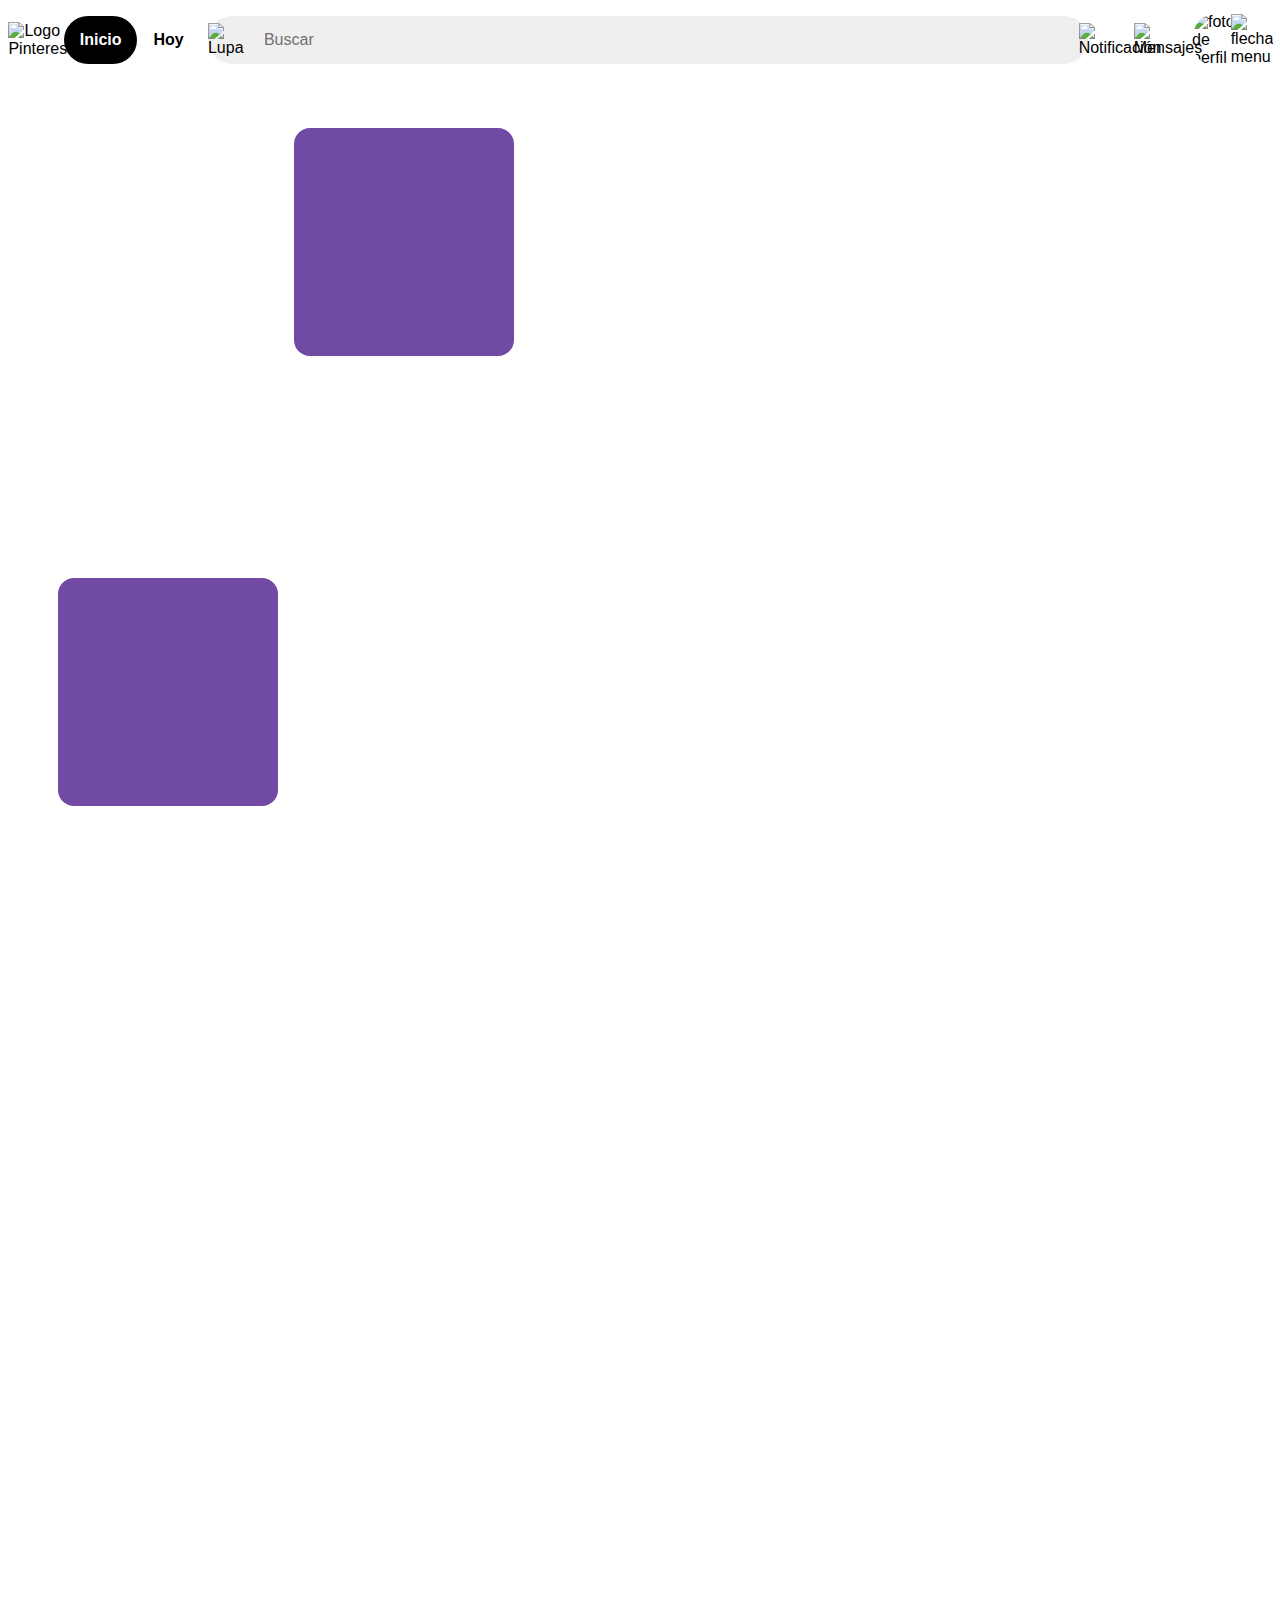
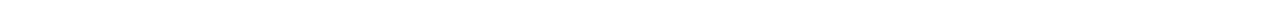
==== index.html @ 18e86501 "commit" ====
<!DOCTYPE html>
 <html lang="en">
<head>
  <meta charset="UTF-8">
  <meta name="viewport" content="width=device-width, initial-scale=1">
  <link href="https://cdn.jsdelivr.net/npm/bootstrap@5.2.0-beta1/dist/css/bootstrap.min.css" rel="stylesheet"   integrity="sha384-0evHe/X+R7YkIZDRvuzKMRqM+OrBnVFBL6DOitfPri4tjfHxaWutUpFmBp4vmVor" crossorigin="anonymous">
  <link rel="stylesheet" href="style.css">
 <title>Clon de Pinterest</title>
</head>
<body>
  <nav class="contenedor " >
    <div class="logo  general ">
      <img   src="../Clon-pinterest/img/logo.jpg" alt="Logo Pinterest">
    </div>
    <div class="inicio  general">
       <strong>Inicio </strong > 
    </div>
    <div class="hoy general ">
      <a href="hoy.html" class="hoy">  Hoy </a> 
    </div>
    <div class="contenedor_buscador">
      <div class="buscador  ">
        <div class="lupa">
          <img src="../Clon-pinterest/img/lupa.png" alt="Lupa">
        </div>
        <div class="lupa_2">
          <img  src="../Clon-pinterest/img/lupa_fbn.png" alt="Lupa">
        </div>
        <div class="letra" >Buscar</div>
      </div>
    </div>
    <div class="campana  general ">
       <div class="campana">
          <img src="../Clon-pinterest/img/campana.png" alt="Notificación">
        </div>
    </div>
    <div class="mensaje  general ">
      <img src="../Clon-pinterest/img/mensaje.png" alt="Mensajes">
    </div>
    <div class="imagen  general">
      <img src="../Clon-pinterest/img/OIP.jpg"  class="imagen" alt="foto de perfil">
    </div>
    <div class="flecha general ">
      <img src="../Clon-pinterest/img/flecha.png"  class="flecha" alt="flecha menu">
    </div>
  </nav>
  <div class="contenedor_imagenes">
    <div class="diseño_imagen imagen_grande_6"></div>
    <div class="diseño_imagen imagen_pequeña_1"></div>
    <div class="diseño_imagen imagen_mediana_1"></div>
    <div class="diseño_imagen  imagen_grande_1" ></div>
    <div class="diseño_imagen  imagen_mediana_2"></div>
    <div class="diseño_imagen imagen_pequeña_2"></div>
    <div class="diseño_imagen imagen_grande_2"></div>
    <div class="diseño_imagen imagen_mediana_3"></div>
    <div class="diseño_imagen imagen_pequeña_3"></div>
    <div class="diseño_imagen imagen_mediana_4"></div>
    <div class="diseño_imagen imagen_pequeña_4"></div>
    <div class="diseño_imagen imagen_mediana_5"></div>
    <div class="diseño_imagen imagen_grande_3"></div>
    <div class="diseño_imagen imagen_mediana_6"></div>
    <div class="diseño_imagen imagen_pequeña_5"></div>
    <div class="diseño_imagen imagen_grande_4"></div>
    <div class="diseño_imagen imagen_pequeña_5"></div>
    <div class="diseño_imagen imagen_grande_5"></div>
</div>
  
</body>
</html>
---- style.css ----
html{
    min-height: 100%;
}

body{
    font-family: -apple-system, BlinkMacSystemFont, 'Segoe UI', Roboto, Oxygen, Ubuntu, Cantarell, 'Open Sans', 'Helvetica Neue', sans-serif;
    margin: 0;

}
@media screen and (min-width: 901px){

     div.lupa_2{

        display: none;
    }


}
@media only screen and (max-width: 900px) {
    div.buscador {

    display: flex;
    justify-content: flex-end;
    background-color: transparent;
    width: 100%;
        
    }
    div.letra{
        display: none;
    }

    div.lupa{
        display: flex;
        justify-content:center;
        align-items: center;
        display: none;
    }

}
  .contenedor{
    display: grid;
    padding:  16px 16px ;
    row-gap: 20px;
    height: 80px;
    grid-template-columns: 48px 73.31px 62.65px auto 48px 48px 48px 24px;
    grid-template-rows: 48px ;
    grid-template-areas: 
    'logo inicio hoy contenedor_buscador campana mensaje  imagen flecha '  ;
    background-color: white;
}

.general{
   display: flex;
   justify-content: center;
   align-items: center;
}

.logo{
    grid-area: logo;
}
.inicio{
    grid-area: inicio;
    font-size: 16px;
    font-family: -apple-system, BlinkMacSystemFont, 'Segoe UI', Roboto, Oxygen, Ubuntu, Cantarell, 'Open Sans', 'Helvetica Neue', sans-serif;
    background-color: black;
    border-radius: 24px;
    color: rgb(255, 255, 255);
}

.inicio_2{
    font-size: 16px;
    font-family: -apple-system, BlinkMacSystemFont, 'Segoe UI', Roboto, Oxygen, Ubuntu, Cantarell, 'Open Sans', 'Helvetica Neue', sans-serif;
    background-color: rgb(255, 255, 255);
    color: rgb(0, 0, 0);
    text-decoration: none;
    font-weight:bold;
}


.hoy_2{
    font-size: 16px;
    font-family: -apple-system, BlinkMacSystemFont, 'Segoe UI', Roboto, Oxygen, Ubuntu, Cantarell, 'Open Sans', 'Helvetica Neue', sans-serif;
    background-color: black;
    border-radius: 24px;
    color: rgb(255, 255, 255);
}
.hoy{
     
    grid-area: hoy;
    font-size: 16px;
    font-family: -apple-system, BlinkMacSystemFont, 'Segoe UI', Roboto, Oxygen, Ubuntu, Cantarell, 'Open Sans', 'Helvetica Neue', sans-serif;
    background-color: rgb(255, 255, 255);
    color: rgb(0, 0, 0);
   text-decoration-line: none ;
   font-weight:bold;
}
.diseño_imagen:hover {
   filter:grayscale(2);
  }
.contenedor_buscador{
    grid-area: contenedor_buscador;
    display: flex;
    text-align: start;
    align-items: center;
    border-color: transparent;
    box-sizing: border-box;
    padding-left: 8px;
    padding-right: 8px;
    width: 100%;
   
}
.buscador{
    width: 100%;
    display: flex;
    text-align: start;
    align-items: center;
    border-color: transparent;
    box-sizing: border-box;
    border-radius: 24px;
    background-color: rgb(239 ,239, 239);
    color: rgb(0, 0, 0);
    
}
.letra{
    color: rgb(113, 113, 113);
    margin: 8px;
}
.campana{
    grid-area: campana;
    background-color:transparent;
    
}
.lupa{
    display: flex;
    justify-content:flex-end;
    align-items: center;
    background-color:transparent;
    width: 48px;
    height: 48px;
}

.mensaje{
    grid-area: mensaje;
    background-color:transparent;
}

.imagen{
    grid-area: imagen;
    border-radius: 50%;
}

.flecha{
    grid-area: flecha;
}

.contenedor_imagenes {
    display: grid;
    margin: 0;
    padding: 0;
    grid-template-columns: repeat(auto-fill, 236px);
    grid-auto-rows: 10px;
    justify-content: center;
    background-color: rgb(255, 255, 255);
    
}

.diseño_imagen{
    margin: 16px 8px;
    border-radius: 16px;
    background-color: rgb(112, 74, 165);
}

.imagen_pequeña_1{
    grid-row-end: span 26;
    background-image: url(https://i.pinimg.com/236x/48/99/7d/48997d29505fda6b407a0167c7cf63a3.jpg);
   background-position: center;
   background-size: cover;

}

.imagen_pequeña_2{
  grid-row-end: span 26;
  background: url(https://i.pinimg.com/236x/47/f7/dd/47f7dd0a94e3bec5edad0ea4370a7807.jpg);
 background-position: center;
 background-size: cover;

}

.imagen_pequeña_3{
  grid-row-end: span 26;
  background-image: url(https://i.pinimg.com/236x/6b/9a/91/6b9a91adda559cb1d284d8fdddd07b67.jpg);
 background-position: center;
 background-size: cover;

}
.imagen_pequeña_4{
  grid-row-end: span 26;
  background: url(https://i.pinimg.com/236x/88/2a/cd/882acdf8cad9931b722f18156365c9d3.jpg);
 background-position: center;
 background-size: cover;

}

.imagen_pequeña_5{
grid-row-end: span 26;
background: url(https://i.pinimg.com/236x/c0/1d/a5/c01da5598b9eacad6940f13642b31962.jpg);
background-position: center;
background-size: cover;

}

.imagen_pequeña_6{
grid-row-end: span 26;
background: url(https://i.pinimg.com/236x/68/f5/5e/68f55e3d4671baa78fe2cd4bb38daa42.jpg);
background-position: center;
background-size: cover;

}

.imagen_mediana_1 {
    grid-row-end: span  33;
    background: url(https://i.pinimg.com/236x/59/b3/61/59b361a68343fb447ac89614f11edceb.jpg);
    background-position: center;
    background-size: cover;

}
.imagen_mediana_2 {
  grid-row-end: span  33;
  background: url(https://i.pinimg.com/236x/07/dc/3b/07dc3ba7ceb1015ddb6ed70a714bb94c.jpg);
  background-position: center;
  background-size: cover;

}

.imagen_mediana_3 {
  grid-row-end: span  33;
  background:  url(https://i.pinimg.com/236x/5a/52/6b/5a526b063c1c9dfb1d2b49e31dfc38ca.jpg);
  background-position: center;
  background-size: cover;

}

.imagen_mediana_4 {
  grid-row-end: span  33;
  background: url(https://i.pinimg.com/236x/95/07/88/95078832e7cc0e123eceb2db08b96a09.jpg);
  background-position: center;
  background-size: cover;

}
.imagen_mediana_5 {
grid-row-end: span  33;
background: url(https://i.pinimg.com/236x/90/a9/1e/90a91efcace57bf85fdad9a7a9925374.jpg);
background-position: center;
background-size: cover;

}

.imagen_mediana_6 {
grid-row-end: span  33;
background: url( https://i.pinimg.com/236x/58/37/dd/5837ddfe8e758d17265200bdf38a6b37.jpg);
background-position: center;
background-size: cover;

}

#link{
    color: black;
    text-decoration: none;
}
.imagen_grande_1{
grid-row-end: span 45;
background: url(https://i.pinimg.com/236x/b4/ae/21/b4ae215b133942bb5be598d2ff53de79.jpg);
background-position: center;
background-size: cover;
 
}

.imagen_grande_2{
grid-row-end: span 45;
background: url(https://i.pinimg.com/236x/26/7f/70/267f708abe63e73643a8a6df60fa9e82.jpg);
background-position: center;
background-size: cover;
}

.imagen_grande_3{
grid-row-end: span 45;
background: url(https://i.pinimg.com/236x/32/89/d6/3289d66aa73e11501081bcd78e845036.jpg);
 background-position: center;
background-size: cover;
}

.imagen_grande_4{
grid-row-end: span 45;
background: url(https://i.pinimg.com/236x/9e/d5/26/9ed5265b95ad3c2fc07bf378c97690f6.jpg);
background-position: center;
background-size: cover;
}

.imagen_grande_5{
grid-row-end: span 45;
background: url(https://i.pinimg.com/236x/7e/c3/33/7ec3330b85055115fe0dd8738be1d509.jpg);
background-position: center;
background-size: cover;
}

.imagen_grande_6{
grid-row-end: span 45;
background: url(https://i.pinimg.com/236x/15/b3/c4/15b3c4ac15e4b6a0fdf68ed8d8602e65.jpg);
background-position: center;
background-size: cover;
}
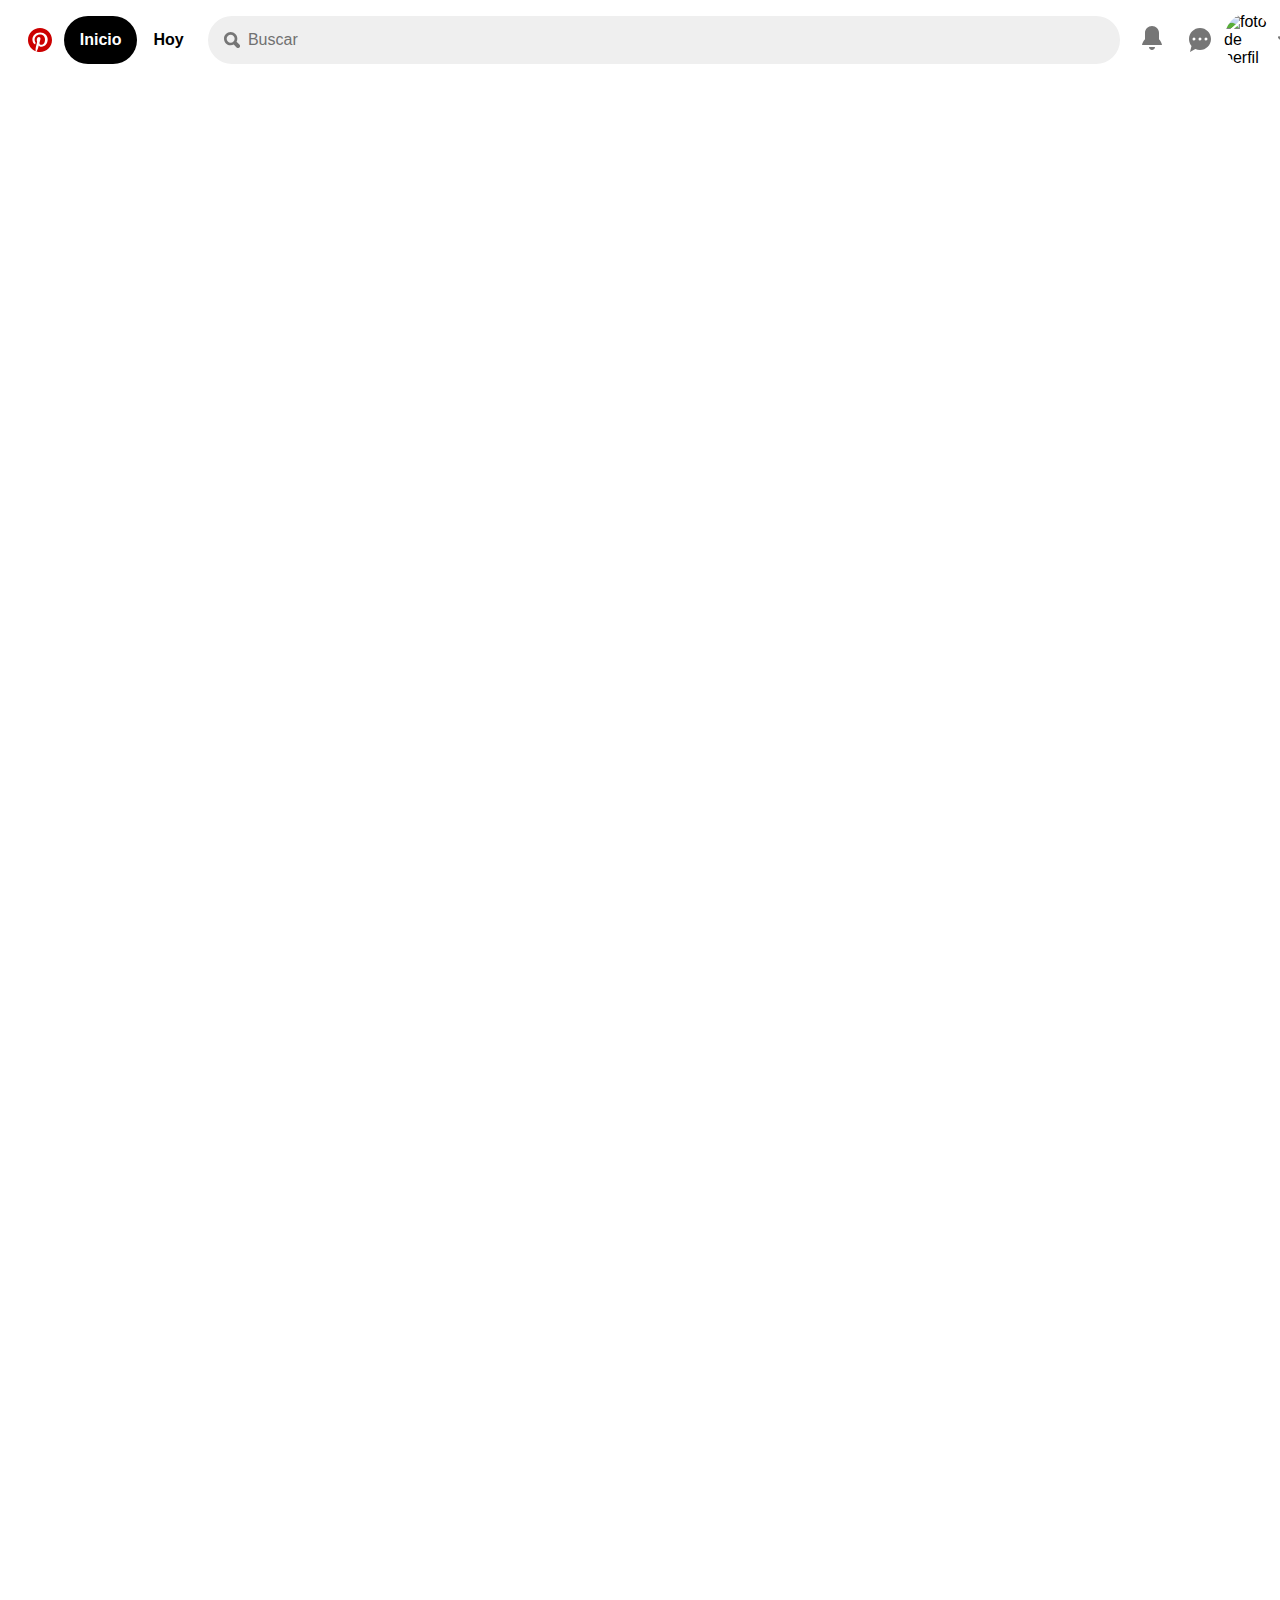
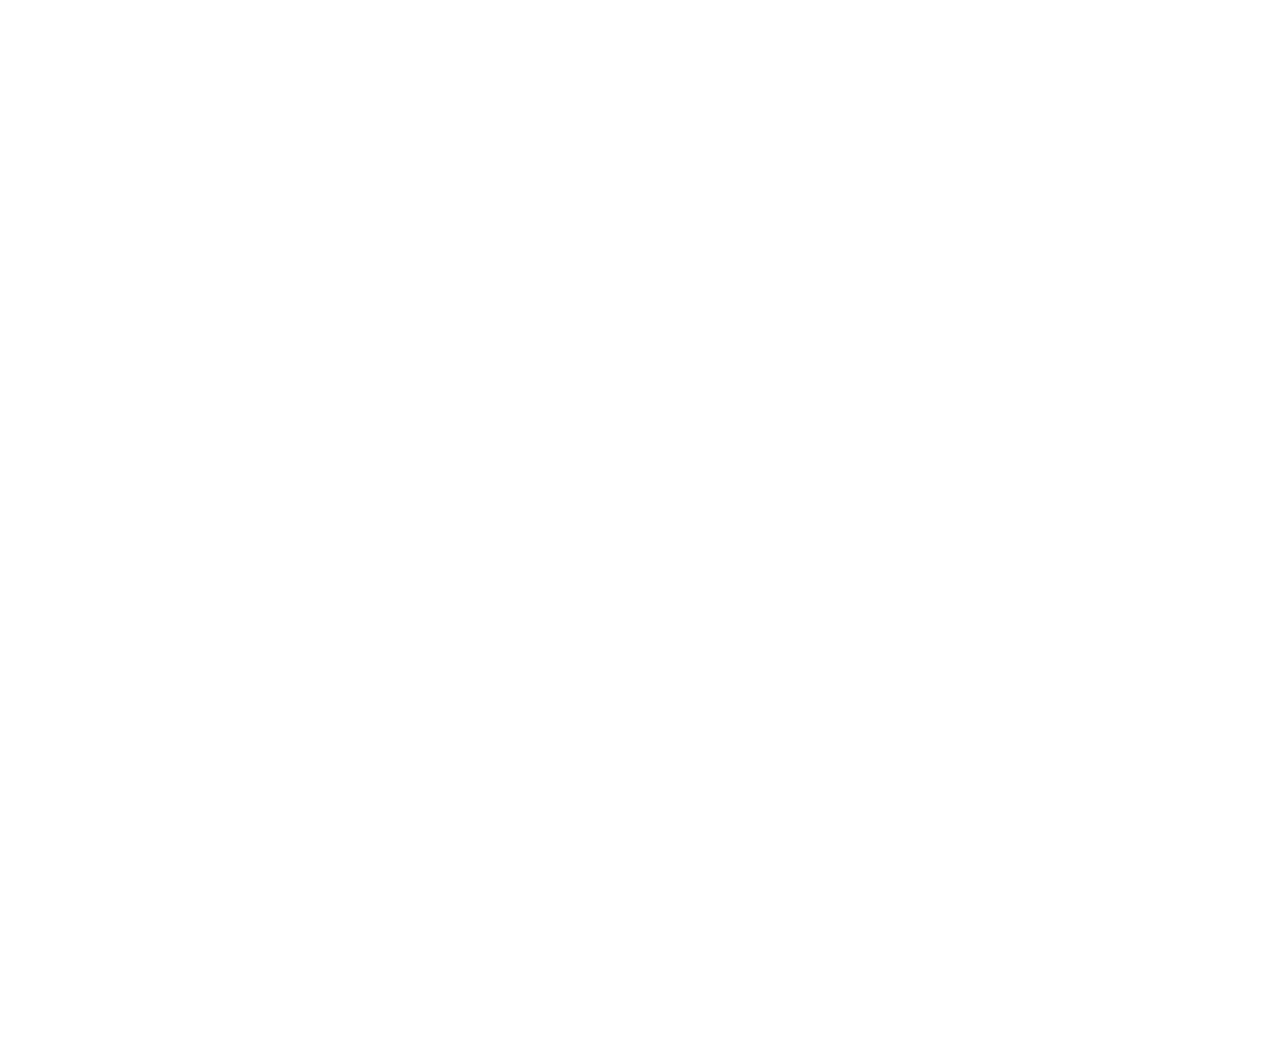
==== commit b4da9297: "commit" ====
--- a/index.html
+++ b/index.html
@@ -9,46 +9,49 @@
 </head>
 <body>
   <nav class="contenedor " >
-    <div class="logo  general ">
-      <img   src="../Clon-pinterest/img/logo.jpg" alt="Logo Pinterest">
+    <div class="logo  general  sombreado">
+      <svg  height="24" width="24" viewBox="0 0 24 24" aria-hidden="true" aria-label="" role="img"><path d="M0 12c0 5.123 3.211 9.497 7.73 11.218-.11-.937-.227-2.482.025-3.566.217-.932 1.401-5.938 1.401-5.938s-.357-.715-.357-1.774c0-1.66.962-2.9 2.161-2.9 1.02 0 1.512.765 1.512 1.682 0 1.025-.653 2.557-.99 3.978-.281 1.189.597 2.159 1.769 2.159 2.123 0 3.756-2.239 3.756-5.471 0-2.861-2.056-4.86-4.991-4.86-3.398 0-5.393 2.549-5.393 5.184 0 1.027.395 2.127.889 2.726a.36.36 0 0 1 .083.343c-.091.378-.293 1.189-.332 1.355-.053.218-.173.265-.4.159-1.492-.694-2.424-2.875-2.424-4.627 0-3.769 2.737-7.229 7.892-7.229 4.144 0 7.365 2.953 7.365 6.899 0 4.117-2.595 7.431-6.199 7.431-1.211 0-2.348-.63-2.738-1.373 0 0-.599 2.282-.744 2.84-.282 1.084-1.064 2.456-1.549 3.235C9.584 23.815 10.77 24 12 24c6.627 0 12-5.373 12-12S18.627 0 12 0 0 5.373 0 12"></path></svg>
     </div>
     <div class="inicio  general">
        <strong>Inicio </strong > 
     </div>
-    <div class="hoy general ">
+    <div class="hoy general  ">
       <a href="hoy.html" class="hoy">  Hoy </a> 
     </div>
     <div class="contenedor_buscador">
       <div class="buscador  ">
-        <div class="lupa">
-          <img src="../Clon-pinterest/img/lupa.png" alt="Lupa">
+        
+        <div class="lupa general">
+          <svg  height="16" width="16" viewBox="0 0 24 24" aria-label="Ícono de búsqueda" role="img"><path d="M10 16c-3.31 0-6-2.69-6-6s2.69-6 6-6 6 2.69 6 6-2.69 6-6 6m13.12 2.88-4.26-4.26A9.842 9.842 0 0 0 20 10c0-5.52-4.48-10-10-10S0 4.48 0 10s4.48 10 10 10c1.67 0 3.24-.41 4.62-1.14l4.26 4.26a3 3 0 0 0 4.24 0 3 3 0 0 0 0-4.24"></path></svg>
         </div>
+      
         <div class="lupa_2">
           <img  src="../Clon-pinterest/img/lupa_fbn.png" alt="Lupa">
         </div>
-        <div class="letra" >Buscar</div>
+        <div class="letra  " >Buscar</div>
       </div>
     </div>
-    <div class="campana  general ">
-       <div class="campana">
-          <img src="../Clon-pinterest/img/campana.png" alt="Notificación">
+    <div class="campana  general sombreado ">
+       <div >
+        <svg height="24" width="24" viewBox="0 0 24 24" aria-hidden="true" aria-label="" role="img"><path d="M12 24c-1.66 0-3-1.34-3-3h6c0 1.66-1.34 3-3 3zm7-10.83c1.58 1.52 2.67 3.55 3 5.83H2c.33-2.28 1.42-4.31 3-5.83V7c0-3.87 3.13-7 7-7s7 3.13 7 7v6.17z"></path></svg>
         </div>
     </div>
-    <div class="mensaje  general ">
-      <img src="../Clon-pinterest/img/mensaje.png" alt="Mensajes">
+    <div class="mensaje  general sombreado ">
+      <svg  height="24" width="24" viewBox="0 0 24 24" aria-hidden="true" aria-label="" role="img"><path d="M18 12.5a1.5 1.5 0 1 1 .001-3.001A1.5 1.5 0 0 1 18 12.5m-6 0a1.5 1.5 0 1 1 .001-3.001A1.5 1.5 0 0 1 12 12.5m-6 0a1.5 1.5 0 1 1 .001-3.001A1.5 1.5 0 0 1 6 12.5M12 0C5.925 0 1 4.925 1 11c0 2.653.94 5.086 2.504 6.986L2 24l5.336-3.049A10.93 10.93 0 0 0 12 22c6.075 0 11-4.925 11-11S18.075 0 12 0"></path></svg>
     </div>
-    <div class="imagen  general">
+    <div class="imagen  general sombreado ">
       <img src="../Clon-pinterest/img/OIP.jpg"  class="imagen" alt="foto de perfil">
     </div>
-    <div class="flecha general ">
-      <img src="../Clon-pinterest/img/flecha.png"  class="flecha" alt="flecha menu">
+    <div class="flecha general  ">
+      <div class="flecha_dim general sombreado">
+        <svg  height="12" width="12" viewBox="0 0 24 24" aria-hidden="true" aria-label="" role="img"><path d="M12 19.5.66 8.29c-.88-.86-.88-2.27 0-3.14.88-.87 2.3-.87 3.18 0L12 13.21l8.16-8.06c.88-.87 2.3-.87 3.18 0 .88.87.88 2.28 0 3.14L12 19.5z"></path></svg>
+      </div>
     </div>
   </nav>
   <div class="contenedor_imagenes">
     <div class="diseño_imagen imagen_grande_6"></div>
     <div class="diseño_imagen imagen_pequeña_1"></div>
     <div class="diseño_imagen imagen_mediana_1"></div>
-    <div class="diseño_imagen  imagen_grande_1" ></div>
     <div class="diseño_imagen  imagen_mediana_2"></div>
     <div class="diseño_imagen imagen_pequeña_2"></div>
     <div class="diseño_imagen imagen_grande_2"></div>
@@ -61,7 +64,24 @@
     <div class="diseño_imagen imagen_mediana_6"></div>
     <div class="diseño_imagen imagen_pequeña_5"></div>
     <div class="diseño_imagen imagen_grande_4"></div>
+    <div class="diseño_imagen imagen_pequeña_6"></div>
+    <div class="diseño_imagen imagen_grande_5"></div>
+    <div class="diseño_imagen imagen_grande_6"></div>
+    <div class="diseño_imagen imagen_pequeña_1"></div>
+    <div class="diseño_imagen imagen_mediana_1"></div>
+    <div class="diseño_imagen  imagen_mediana_2"></div>
+    <div class="diseño_imagen imagen_pequeña_2"></div>
+    <div class="diseño_imagen imagen_grande_2"></div>
+    <div class="diseño_imagen imagen_mediana_3"></div>
+    <div class="diseño_imagen imagen_pequeña_3"></div>
+    <div class="diseño_imagen imagen_mediana_4"></div>
+    <div class="diseño_imagen imagen_pequeña_4"></div>
+    <div class="diseño_imagen imagen_mediana_5"></div>
+    <div class="diseño_imagen imagen_grande_3"></div>
+    <div class="diseño_imagen imagen_mediana_6"></div>
     <div class="diseño_imagen imagen_pequeña_5"></div>
+    <div class="diseño_imagen imagen_grande_4"></div>
+    <div class="diseño_imagen imagen_pequeña_6"></div>
     <div class="diseño_imagen imagen_grande_5"></div>
 </div>
   
--- a/style.css
+++ b/style.css
@@ -5,7 +5,7 @@
 body{
     font-family: -apple-system, BlinkMacSystemFont, 'Segoe UI', Roboto, Oxygen, Ubuntu, Cantarell, 'Open Sans', 'Helvetica Neue', sans-serif;
     margin: 0;
-
+   
 }
 @media screen and (min-width: 901px){
 
@@ -23,7 +23,7 @@
     justify-content: flex-end;
     background-color: transparent;
     width: 100%;
-        
+
     }
     div.letra{
         display: none;
@@ -36,6 +36,13 @@
         display: none;
     }
 
+}
+
+nav{
+    overflow: hidden;
+    position: sticky;
+    top: 0;
+    width: 100%;
 }
   .contenedor{
     display: grid;
@@ -57,6 +64,9 @@
 
 .logo{
     grid-area: logo;
+    color:  #c00;
+     fill: currentColor;
+    
 }
 .inicio{
     grid-area: inicio;
@@ -84,19 +94,24 @@
     border-radius: 24px;
     color: rgb(255, 255, 255);
 }
+
+.sombreado:hover{
+   background-color: rgb(239 ,239, 239);
+    border-radius: 50%;
+    
+}
 .hoy{
-     
+
     grid-area: hoy;
     font-size: 16px;
-    font-family: -apple-system, BlinkMacSystemFont, 'Segoe UI', Roboto, Oxygen, Ubuntu, Cantarell, 'Open Sans', 'Helvetica Neue', sans-serif;
-    background-color: rgb(255, 255, 255);
+    text-decoration: none;
     color: rgb(0, 0, 0);
-   text-decoration-line: none ;
+    text-decoration: none;
    font-weight:bold;
 }
 .diseño_imagen:hover {
-   filter:grayscale(2);
-  }
+  border: 5px solid rgb(115, 255, 187);
+  }        
 .contenedor_buscador{
     grid-area: contenedor_buscador;
     display: flex;
@@ -127,21 +142,29 @@
 }
 .campana{
     grid-area: campana;
-    background-color:transparent;
-    
-}
+     color:  #767676;
+     fill: currentColor;
+    
+    
+}
+
+
 .lupa{
-    display: flex;
-    justify-content:flex-end;
+    height: 48px;
+    padding-left: 16px;
     align-items: center;
-    background-color:transparent;
-    width: 48px;
-    height: 48px;
+    color:  #767676;
+    fill: currentColor;
+ 
 }
 
 .mensaje{
     grid-area: mensaje;
     background-color:transparent;
+    color:  #767676;
+    fill: currentColor;
+    
+    
 }
 
 .imagen{
@@ -151,6 +174,13 @@
 
 .flecha{
     grid-area: flecha;
+    color:  #767676;
+    fill: currentColor;
+    
+}
+.flecha_dim{
+width: 24px;
+height: 24px;
 }
 
 .contenedor_imagenes {
@@ -165,9 +195,9 @@
 }
 
 .diseño_imagen{
-    margin: 16px 8px;
+    margin: 2px 8px;
     border-radius: 16px;
-    background-color: rgb(112, 74, 165);
+
 }
 
 .imagen_pequeña_1{
@@ -257,16 +287,13 @@
 
 .imagen_mediana_6 {
 grid-row-end: span  33;
-background: url( https://i.pinimg.com/236x/58/37/dd/5837ddfe8e758d17265200bdf38a6b37.jpg);
-background-position: center;
-background-size: cover;
-
-}
-
-#link{
-    color: black;
-    text-decoration: none;
-}
+background: url( https://i.pinimg.com/236x/48/a2/20/48a2209f21ca14c416d02697ceaa49b1.jpg);
+background-position: center;
+background-size: cover;
+
+}
+
+
 .imagen_grande_1{
 grid-row-end: span 45;
 background: url(https://i.pinimg.com/236x/b4/ae/21/b4ae215b133942bb5be598d2ff53de79.jpg);
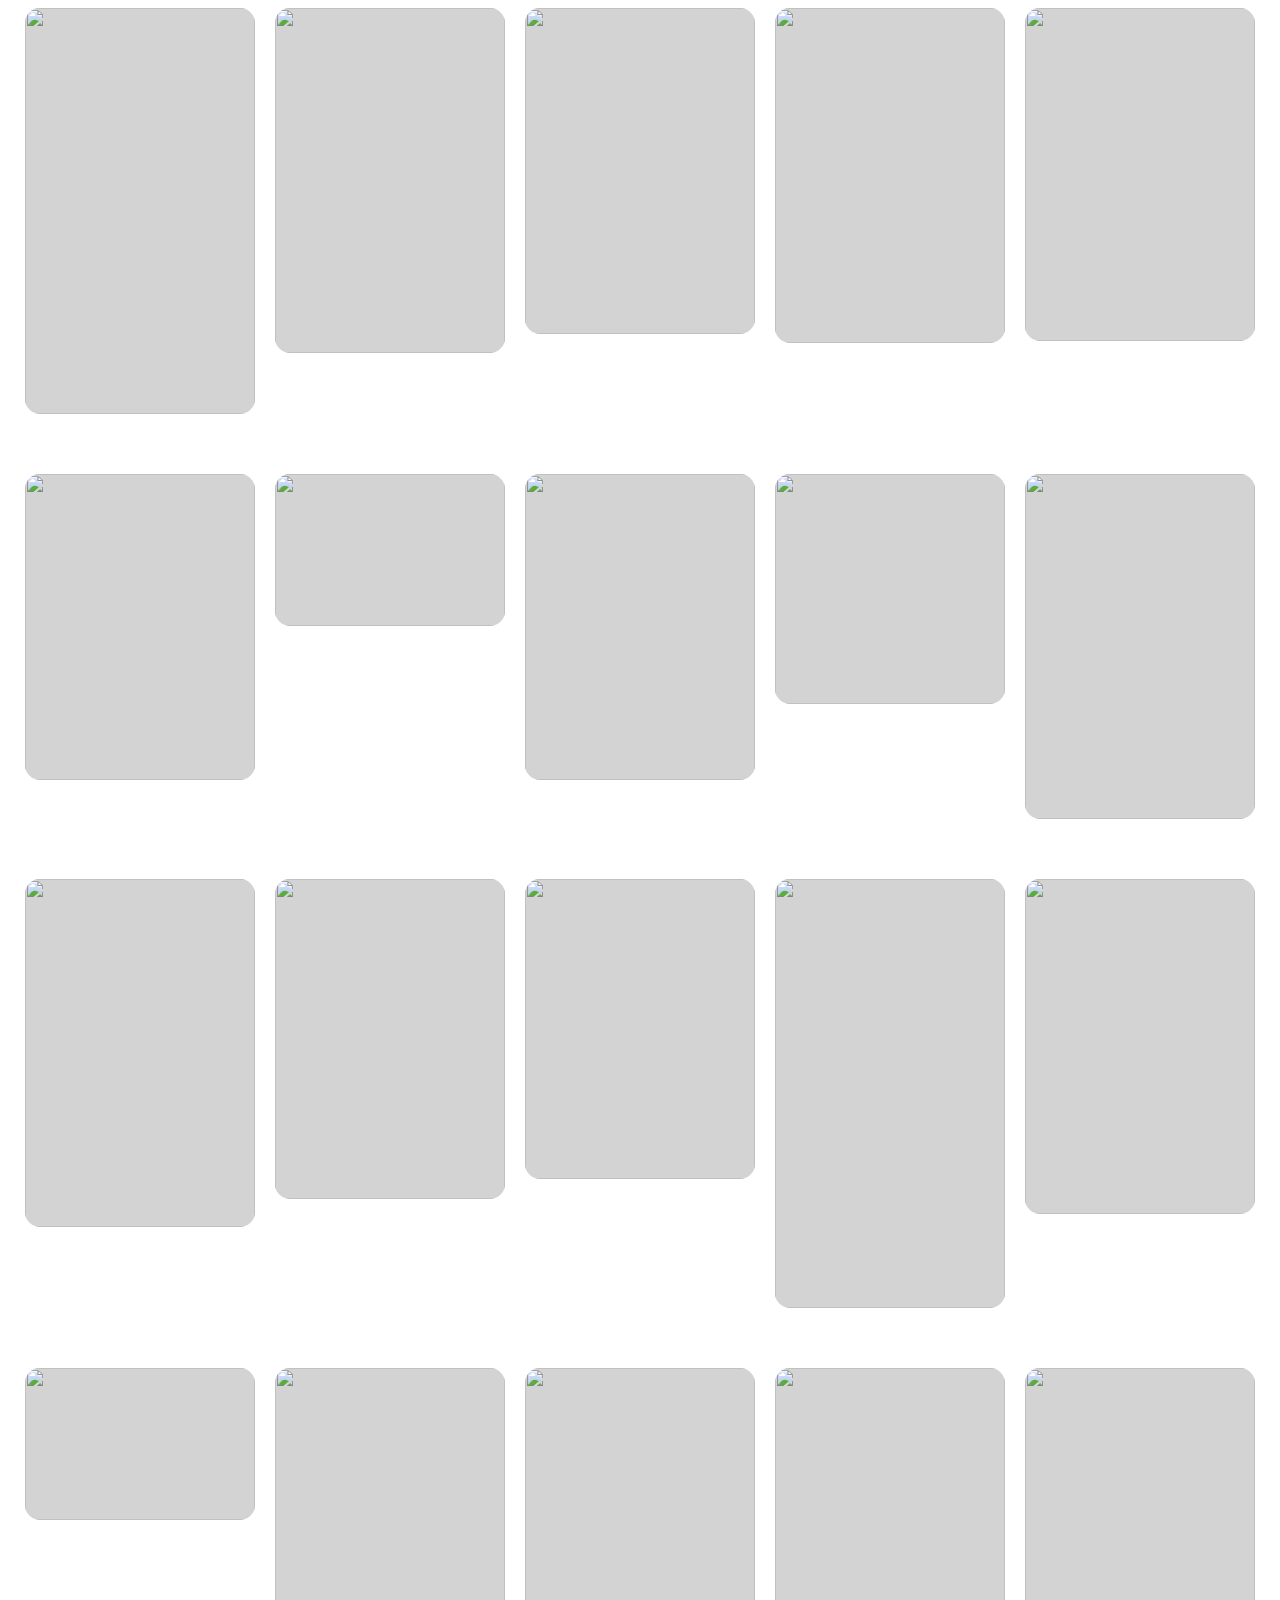
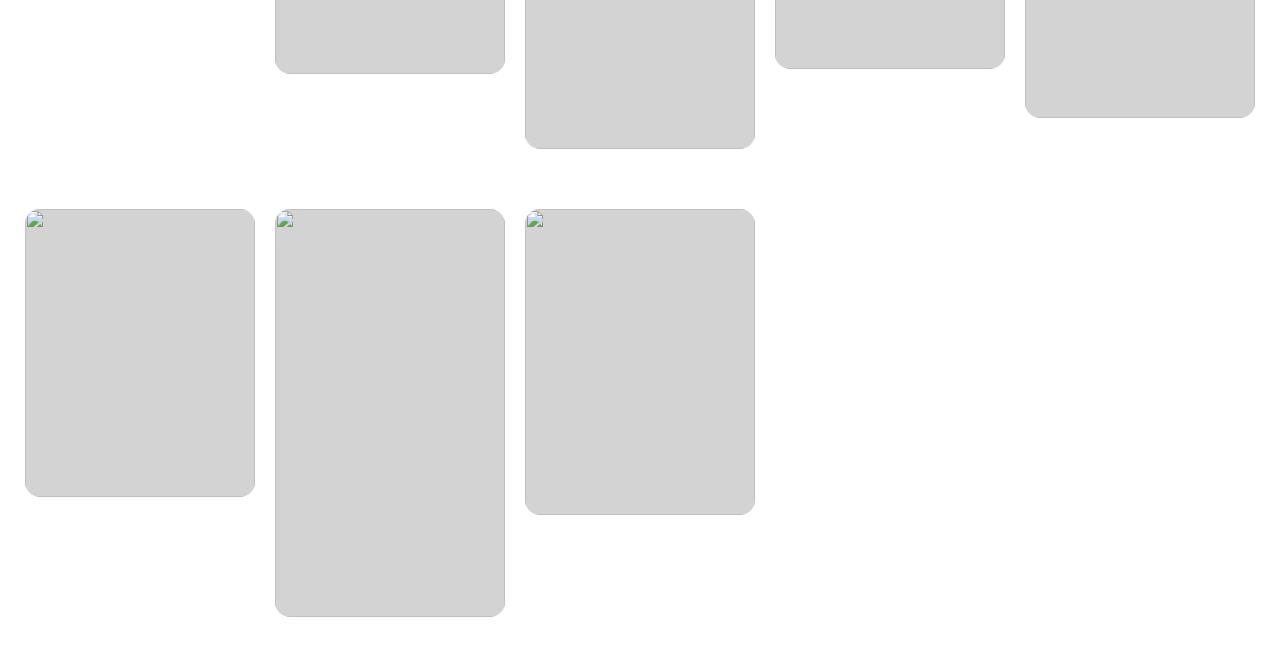
==== commit eff6e379: "Add files via upload" ====
--- a/index.html
+++ b/index.html
@@ -1,89 +1,51 @@
- <!DOCTYPE html>
- <html lang="en">
-<head>
-  <meta charset="UTF-8">
-  <meta name="viewport" content="width=device-width, initial-scale=1">
-  <link href="https://cdn.jsdelivr.net/npm/bootstrap@5.2.0-beta1/dist/css/bootstrap.min.css" rel="stylesheet"   integrity="sha384-0evHe/X+R7YkIZDRvuzKMRqM+OrBnVFBL6DOitfPri4tjfHxaWutUpFmBp4vmVor" crossorigin="anonymous">
-  <link rel="stylesheet" href="style.css">
- <title>Clon de Pinterest</title>
-</head>
-<body>
-  <nav class="contenedor " >
-    <div class="logo  general  sombreado">
-      <svg  height="24" width="24" viewBox="0 0 24 24" aria-hidden="true" aria-label="" role="img"><path d="M0 12c0 5.123 3.211 9.497 7.73 11.218-.11-.937-.227-2.482.025-3.566.217-.932 1.401-5.938 1.401-5.938s-.357-.715-.357-1.774c0-1.66.962-2.9 2.161-2.9 1.02 0 1.512.765 1.512 1.682 0 1.025-.653 2.557-.99 3.978-.281 1.189.597 2.159 1.769 2.159 2.123 0 3.756-2.239 3.756-5.471 0-2.861-2.056-4.86-4.991-4.86-3.398 0-5.393 2.549-5.393 5.184 0 1.027.395 2.127.889 2.726a.36.36 0 0 1 .083.343c-.091.378-.293 1.189-.332 1.355-.053.218-.173.265-.4.159-1.492-.694-2.424-2.875-2.424-4.627 0-3.769 2.737-7.229 7.892-7.229 4.144 0 7.365 2.953 7.365 6.899 0 4.117-2.595 7.431-6.199 7.431-1.211 0-2.348-.63-2.738-1.373 0 0-.599 2.282-.744 2.84-.282 1.084-1.064 2.456-1.549 3.235C9.584 23.815 10.77 24 12 24c6.627 0 12-5.373 12-12S18.627 0 12 0 0 5.373 0 12"></path></svg>
-    </div>
-    <div class="inicio  general">
-       <strong>Inicio </strong > 
-    </div>
-    <div class="hoy general  ">
-      <a href="hoy.html" class="hoy">  Hoy </a> 
-    </div>
-    <div class="contenedor_buscador">
-      <div class="buscador  ">
-        
-        <div class="lupa general">
-          <svg  height="16" width="16" viewBox="0 0 24 24" aria-label="Ícono de búsqueda" role="img"><path d="M10 16c-3.31 0-6-2.69-6-6s2.69-6 6-6 6 2.69 6 6-2.69 6-6 6m13.12 2.88-4.26-4.26A9.842 9.842 0 0 0 20 10c0-5.52-4.48-10-10-10S0 4.48 0 10s4.48 10 10 10c1.67 0 3.24-.41 4.62-1.14l4.26 4.26a3 3 0 0 0 4.24 0 3 3 0 0 0 0-4.24"></path></svg>
-        </div>
-      
-        <div class="lupa_2">
-          <img  src="../Clon-pinterest/img/lupa_fbn.png" alt="Lupa">
-        </div>
-        <div class="letra  " >Buscar</div>
-      </div>
-    </div>
-    <div class="campana  general sombreado ">
-       <div >
-        <svg height="24" width="24" viewBox="0 0 24 24" aria-hidden="true" aria-label="" role="img"><path d="M12 24c-1.66 0-3-1.34-3-3h6c0 1.66-1.34 3-3 3zm7-10.83c1.58 1.52 2.67 3.55 3 5.83H2c.33-2.28 1.42-4.31 3-5.83V7c0-3.87 3.13-7 7-7s7 3.13 7 7v6.17z"></path></svg>
-        </div>
-    </div>
-    <div class="mensaje  general sombreado ">
-      <svg  height="24" width="24" viewBox="0 0 24 24" aria-hidden="true" aria-label="" role="img"><path d="M18 12.5a1.5 1.5 0 1 1 .001-3.001A1.5 1.5 0 0 1 18 12.5m-6 0a1.5 1.5 0 1 1 .001-3.001A1.5 1.5 0 0 1 12 12.5m-6 0a1.5 1.5 0 1 1 .001-3.001A1.5 1.5 0 0 1 6 12.5M12 0C5.925 0 1 4.925 1 11c0 2.653.94 5.086 2.504 6.986L2 24l5.336-3.049A10.93 10.93 0 0 0 12 22c6.075 0 11-4.925 11-11S18.075 0 12 0"></path></svg>
-    </div>
-    <div class="imagen  general sombreado ">
-      <img src="../Clon-pinterest/img/OIP.jpg"  class="imagen" alt="foto de perfil">
-    </div>
-    <div class="flecha general  ">
-      <div class="flecha_dim general sombreado">
-        <svg  height="12" width="12" viewBox="0 0 24 24" aria-hidden="true" aria-label="" role="img"><path d="M12 19.5.66 8.29c-.88-.86-.88-2.27 0-3.14.88-.87 2.3-.87 3.18 0L12 13.21l8.16-8.06c.88-.87 2.3-.87 3.18 0 .88.87.88 2.28 0 3.14L12 19.5z"></path></svg>
-      </div>
-    </div>
-  </nav>
-  <div class="contenedor_imagenes">
-    <div class="diseño_imagen imagen_grande_6"></div>
-    <div class="diseño_imagen imagen_pequeña_1"></div>
-    <div class="diseño_imagen imagen_mediana_1"></div>
-    <div class="diseño_imagen  imagen_mediana_2"></div>
-    <div class="diseño_imagen imagen_pequeña_2"></div>
-    <div class="diseño_imagen imagen_grande_2"></div>
-    <div class="diseño_imagen imagen_mediana_3"></div>
-    <div class="diseño_imagen imagen_pequeña_3"></div>
-    <div class="diseño_imagen imagen_mediana_4"></div>
-    <div class="diseño_imagen imagen_pequeña_4"></div>
-    <div class="diseño_imagen imagen_mediana_5"></div>
-    <div class="diseño_imagen imagen_grande_3"></div>
-    <div class="diseño_imagen imagen_mediana_6"></div>
-    <div class="diseño_imagen imagen_pequeña_5"></div>
-    <div class="diseño_imagen imagen_grande_4"></div>
-    <div class="diseño_imagen imagen_pequeña_6"></div>
-    <div class="diseño_imagen imagen_grande_5"></div>
-    <div class="diseño_imagen imagen_grande_6"></div>
-    <div class="diseño_imagen imagen_pequeña_1"></div>
-    <div class="diseño_imagen imagen_mediana_1"></div>
-    <div class="diseño_imagen  imagen_mediana_2"></div>
-    <div class="diseño_imagen imagen_pequeña_2"></div>
-    <div class="diseño_imagen imagen_grande_2"></div>
-    <div class="diseño_imagen imagen_mediana_3"></div>
-    <div class="diseño_imagen imagen_pequeña_3"></div>
-    <div class="diseño_imagen imagen_mediana_4"></div>
-    <div class="diseño_imagen imagen_pequeña_4"></div>
-    <div class="diseño_imagen imagen_mediana_5"></div>
-    <div class="diseño_imagen imagen_grande_3"></div>
-    <div class="diseño_imagen imagen_mediana_6"></div>
-    <div class="diseño_imagen imagen_pequeña_5"></div>
-    <div class="diseño_imagen imagen_grande_4"></div>
-    <div class="diseño_imagen imagen_pequeña_6"></div>
-    <div class="diseño_imagen imagen_grande_5"></div>
-</div>
-  
-</body>
+<!DOCTYPE html>
+<html lang="en">
+<head>
+    <meta charset="UTF-8">
+    <link rel="stylesheet" href="./style.css">
+    <title>Pinterest</title>
+</head>
+<body>
+    <!-- <p>Usar <strong>display: grid;</strong>para hacer un contenedor de cuadrícula a nivel de bloque</p> -->
+    <div class="grid-container">
+        <img class="grid-item" src="https://i.pinimg.com/236x/c2/9a/7b/c29a7b3d5df23b1cdd82fdd2a97b6c5d.jpg" width="230" height="406"/>
+        <img class="grid-item" src="https://i.pinimg.com/236x/cc/cf/ed/cccfed55d719b7fd59ed1cd428d7ad1e.jpg" width="230" height="345"/>
+        <img class="grid-item" src="https://i.pinimg.com/236x/39/37/b0/3937b076028be2cb7f3fe1bdbc292685.jpg" width="230" height="326"/>
+        <img class="grid-item" src="https://i.pinimg.com/236x/d6/62/e0/d662e04c1eeef83d7990fb12284f19b6.jpg" width="230" height="335"/>
+        <img class="grid-item" src="https://i.pinimg.com/236x/c2/2c/51/c22c513d1cec1edcae6ec2d372a689bb.jpg" width="230" height="333"/>
+        <img class="grid-item" src="https://i.pinimg.com/236x/96/d8/4b/96d84baa7a8807c6ee66ff1c7a14eed1.jpg" width="230" height="306"/>
+        <img class="grid-item" src="https://i.pinimg.com/236x/df/62/92/df6292a67f9bbae0d8b19d4d58d34d3e.jpg" width="230" height="152"/>
+        <img class="grid-item" src="https://i.pinimg.com/236x/96/d8/4b/96d84baa7a8807c6ee66ff1c7a14eed1.jpg" width="230" height="306"/>
+        <img class="grid-item" src="https://i.pinimg.com/236x/b1/2a/48/b12a484acbe68da0510e1d0684cbb28d.jpg" width="230" height="230"/>
+        <img class="grid-item" src="https://i.pinimg.com/236x/a4/1c/6d/a41c6dd237d9f4a6bcf1b9da4459b415.jpg" width="230" height="345"/>
+        <img class="grid-item" src="https://i.pinimg.com/236x/30/ac/b1/30acb189c8c05ddcb99fb60bc405d404.jpg" width="230" height="348"/>
+        <img class="grid-item" src="https://i.pinimg.com/236x/45/72/e5/4572e5b8194608a7768ec366fa01ecc9.jpg" width="230" height="320"/>
+        <img class="grid-item" src="https://i.pinimg.com/236x/a5/11/30/a5113019bd80ba274aaa71f8120850cb.jpg" width="230" height="300"/>
+        <img class="grid-item" src="https://i.pinimg.com/236x/bf/52/15/bf52151f6edc74b58b4bd0552eb225d5.jpg" width="230" height="429"/>
+        <img class="grid-item" src="https://i.pinimg.com/236x/d6/62/e0/d662e04c1eeef83d7990fb12284f19b6.jpg" width="230" height="335"/>
+        <img class="grid-item" src="https://i.pinimg.com/236x/df/62/92/df6292a67f9bbae0d8b19d4d58d34d3e.jpg" width="230" height="152"/>
+        <img class="grid-item" src="https://i.pinimg.com/236x/96/d8/4b/96d84baa7a8807c6ee66ff1c7a14eed1.jpg" width="230" height="306"/>
+        <img class="grid-item" src="https://i.pinimg.com/236x/24/2f/8f/242f8f3e238267d5e8b04efb6b8c0d78.jpg" width="230" height="381"/>
+        <img class="grid-item" src="https://i.pinimg.com/236x/41/00/c9/4100c969cc39b9e5495f838bbd2d0aba.jpg" width="230" height="301"/>
+        <img class="grid-item" src="https://i.pinimg.com/236x/ed/b0/af/edb0af75b3fb5a33e24ebb0e6600d31d.jpg" width="230" height="350"/>
+        <img class="grid-item" src="https://i.pinimg.com/236x/2b/d0/36/2bd0365d58d14d253c22bc02df1777f8.jpg" width="230" height="288"/>
+        <img class="grid-item" src="https://i.pinimg.com/236x/df/6f/91/df6f91125d2b9b3515172e27fbe47257.jpg" width="230" height="408"/>
+        <img class="grid-item" src="https://i.pinimg.com/236x/96/d8/4b/96d84baa7a8807c6ee66ff1c7a14eed1.jpg" width="230" height="306"/>
+        <video class="hwa kVc MIw L4E" poster="https://i.pinimg.com/236x/69/1a/94/691a94339d94e8df8046edbb3cb69768.jpg" preload="auto" src="blob:https://www.pinterest.com.mx/ccb8205a-7d67-4028-bc02-78d8fe030784"><track kind="captions" src=""></video>
+        
+
+    </div>
+    <script src="https://unpkg.com/masonry-layout@4/dist/masonry.pkgd.js"></script>
+    <script>
+      var elem = document.querySelector(".grid-container");
+        var masonry =new masonry(elem, {
+        
+          itemSelector: ".grid-item",
+          columnWidth: 230,  
+          gutter: 20,
+          isFitWith: true 
+        });
+
+    </script>
+</body>
 </html>--- a/style.css
+++ b/style.css
@@ -1,341 +1,20 @@
-html{
-    min-height: 100%;
-}
-
-body{
-    font-family: -apple-system, BlinkMacSystemFont, 'Segoe UI', Roboto, Oxygen, Ubuntu, Cantarell, 'Open Sans', 'Helvetica Neue', sans-serif;
-    margin: 0;
-   
-}
-@media screen and (min-width: 901px){
-
-     div.lupa_2{
-
-        display: none;
-    }
-
-
-}
-@media only screen and (max-width: 900px) {
-    div.buscador {
-
-    display: flex;
-    justify-content: flex-end;
-    background-color: transparent;
-    width: 100%;
-
-    }
-    div.letra{
-        display: none;
-    }
-
-    div.lupa{
-        display: flex;
-        justify-content:center;
-        align-items: center;
-        display: none;
-    }
-
-}
-
-nav{
-    overflow: hidden;
-    position: sticky;
-    top: 0;
-    width: 100%;
-}
-  .contenedor{
-    display: grid;
-    padding:  16px 16px ;
-    row-gap: 20px;
-    height: 80px;
-    grid-template-columns: 48px 73.31px 62.65px auto 48px 48px 48px 24px;
-    grid-template-rows: 48px ;
-    grid-template-areas: 
-    'logo inicio hoy contenedor_buscador campana mensaje  imagen flecha '  ;
-    background-color: white;
-}
-
-.general{
-   display: flex;
-   justify-content: center;
-   align-items: center;
-}
-
-.logo{
-    grid-area: logo;
-    color:  #c00;
-     fill: currentColor;
-    
-}
-.inicio{
-    grid-area: inicio;
-    font-size: 16px;
-    font-family: -apple-system, BlinkMacSystemFont, 'Segoe UI', Roboto, Oxygen, Ubuntu, Cantarell, 'Open Sans', 'Helvetica Neue', sans-serif;
-    background-color: black;
-    border-radius: 24px;
-    color: rgb(255, 255, 255);
-}
-
-.inicio_2{
-    font-size: 16px;
-    font-family: -apple-system, BlinkMacSystemFont, 'Segoe UI', Roboto, Oxygen, Ubuntu, Cantarell, 'Open Sans', 'Helvetica Neue', sans-serif;
-    background-color: rgb(255, 255, 255);
-    color: rgb(0, 0, 0);
-    text-decoration: none;
-    font-weight:bold;
-}
-
-
-.hoy_2{
-    font-size: 16px;
-    font-family: -apple-system, BlinkMacSystemFont, 'Segoe UI', Roboto, Oxygen, Ubuntu, Cantarell, 'Open Sans', 'Helvetica Neue', sans-serif;
-    background-color: black;
-    border-radius: 24px;
-    color: rgb(255, 255, 255);
-}
-
-.sombreado:hover{
-   background-color: rgb(239 ,239, 239);
-    border-radius: 50%;
-    
-}
-.hoy{
-
-    grid-area: hoy;
-    font-size: 16px;
-    text-decoration: none;
-    color: rgb(0, 0, 0);
-    text-decoration: none;
-   font-weight:bold;
-}
-.diseño_imagen:hover {
-  border: 5px solid rgb(115, 255, 187);
-  }        
-.contenedor_buscador{
-    grid-area: contenedor_buscador;
-    display: flex;
-    text-align: start;
-    align-items: center;
-    border-color: transparent;
-    box-sizing: border-box;
-    padding-left: 8px;
-    padding-right: 8px;
-    width: 100%;
-   
-}
-.buscador{
-    width: 100%;
-    display: flex;
-    text-align: start;
-    align-items: center;
-    border-color: transparent;
-    box-sizing: border-box;
-    border-radius: 24px;
-    background-color: rgb(239 ,239, 239);
-    color: rgb(0, 0, 0);
-    
-}
-.letra{
-    color: rgb(113, 113, 113);
-    margin: 8px;
-}
-.campana{
-    grid-area: campana;
-     color:  #767676;
-     fill: currentColor;
-    
-    
-}
-
-
-.lupa{
-    height: 48px;
-    padding-left: 16px;
-    align-items: center;
-    color:  #767676;
-    fill: currentColor;
- 
-}
-
-.mensaje{
-    grid-area: mensaje;
-    background-color:transparent;
-    color:  #767676;
-    fill: currentColor;
-    
-    
-}
-
-.imagen{
-    grid-area: imagen;
-    border-radius: 50%;
-}
-
-.flecha{
-    grid-area: flecha;
-    color:  #767676;
-    fill: currentColor;
-    
-}
-.flecha_dim{
-width: 24px;
-height: 24px;
-}
-
-.contenedor_imagenes {
-    display: grid;
-    margin: 0;
-    padding: 0;
-    grid-template-columns: repeat(auto-fill, 236px);
-    grid-auto-rows: 10px;
-    justify-content: center;
-    background-color: rgb(255, 255, 255);
-    
-}
-
-.diseño_imagen{
-    margin: 2px 8px;
-    border-radius: 16px;
-
-}
-
-.imagen_pequeña_1{
-    grid-row-end: span 26;
-    background-image: url(https://i.pinimg.com/236x/48/99/7d/48997d29505fda6b407a0167c7cf63a3.jpg);
-   background-position: center;
-   background-size: cover;
-
-}
-
-.imagen_pequeña_2{
-  grid-row-end: span 26;
-  background: url(https://i.pinimg.com/236x/47/f7/dd/47f7dd0a94e3bec5edad0ea4370a7807.jpg);
- background-position: center;
- background-size: cover;
-
-}
-
-.imagen_pequeña_3{
-  grid-row-end: span 26;
-  background-image: url(https://i.pinimg.com/236x/6b/9a/91/6b9a91adda559cb1d284d8fdddd07b67.jpg);
- background-position: center;
- background-size: cover;
-
-}
-.imagen_pequeña_4{
-  grid-row-end: span 26;
-  background: url(https://i.pinimg.com/236x/88/2a/cd/882acdf8cad9931b722f18156365c9d3.jpg);
- background-position: center;
- background-size: cover;
-
-}
-
-.imagen_pequeña_5{
-grid-row-end: span 26;
-background: url(https://i.pinimg.com/236x/c0/1d/a5/c01da5598b9eacad6940f13642b31962.jpg);
-background-position: center;
-background-size: cover;
-
-}
-
-.imagen_pequeña_6{
-grid-row-end: span 26;
-background: url(https://i.pinimg.com/236x/68/f5/5e/68f55e3d4671baa78fe2cd4bb38daa42.jpg);
-background-position: center;
-background-size: cover;
-
-}
-
-.imagen_mediana_1 {
-    grid-row-end: span  33;
-    background: url(https://i.pinimg.com/236x/59/b3/61/59b361a68343fb447ac89614f11edceb.jpg);
-    background-position: center;
-    background-size: cover;
-
-}
-.imagen_mediana_2 {
-  grid-row-end: span  33;
-  background: url(https://i.pinimg.com/236x/07/dc/3b/07dc3ba7ceb1015ddb6ed70a714bb94c.jpg);
-  background-position: center;
-  background-size: cover;
-
-}
-
-.imagen_mediana_3 {
-  grid-row-end: span  33;
-  background:  url(https://i.pinimg.com/236x/5a/52/6b/5a526b063c1c9dfb1d2b49e31dfc38ca.jpg);
-  background-position: center;
-  background-size: cover;
-
-}
-
-.imagen_mediana_4 {
-  grid-row-end: span  33;
-  background: url(https://i.pinimg.com/236x/95/07/88/95078832e7cc0e123eceb2db08b96a09.jpg);
-  background-position: center;
-  background-size: cover;
-
-}
-.imagen_mediana_5 {
-grid-row-end: span  33;
-background: url(https://i.pinimg.com/236x/90/a9/1e/90a91efcace57bf85fdad9a7a9925374.jpg);
-background-position: center;
-background-size: cover;
-
-}
-
-.imagen_mediana_6 {
-grid-row-end: span  33;
-background: url( https://i.pinimg.com/236x/48/a2/20/48a2209f21ca14c416d02697ceaa49b1.jpg);
-background-position: center;
-background-size: cover;
-
-}
-
-
-.imagen_grande_1{
-grid-row-end: span 45;
-background: url(https://i.pinimg.com/236x/b4/ae/21/b4ae215b133942bb5be598d2ff53de79.jpg);
-background-position: center;
-background-size: cover;
- 
-}
-
-.imagen_grande_2{
-grid-row-end: span 45;
-background: url(https://i.pinimg.com/236x/26/7f/70/267f708abe63e73643a8a6df60fa9e82.jpg);
-background-position: center;
-background-size: cover;
-}
-
-.imagen_grande_3{
-grid-row-end: span 45;
-background: url(https://i.pinimg.com/236x/32/89/d6/3289d66aa73e11501081bcd78e845036.jpg);
- background-position: center;
-background-size: cover;
-}
-
-.imagen_grande_4{
-grid-row-end: span 45;
-background: url(https://i.pinimg.com/236x/9e/d5/26/9ed5265b95ad3c2fc07bf378c97690f6.jpg);
-background-position: center;
-background-size: cover;
-}
-
-.imagen_grande_5{
-grid-row-end: span 45;
-background: url(https://i.pinimg.com/236x/7e/c3/33/7ec3330b85055115fe0dd8738be1d509.jpg);
-background-position: center;
-background-size: cover;
-}
-
-.imagen_grande_6{
-grid-row-end: span 45;
-background: url(https://i.pinimg.com/236x/15/b3/c4/15b3c4ac15e4b6a0fdf68ed8d8602e65.jpg);
-background-position: center;
-background-size: cover;
-}
-
-
-
+.grid-container{
+    display: grid;
+    grid-template-columns: repeat(auto-fill, 230px);
+    gap: 20px;
+    justify-content: center;
+    margin: auto;
+}
+
+.grid-item{
+    width: 230px;
+    margin-bottom: 40px;
+    border-radius: 15px;
+    cursor: zoom-in;
+    background-color: lightgray;
+
+}
+
+.grid-item:hover{
+    filter: opacity(0.9);
+}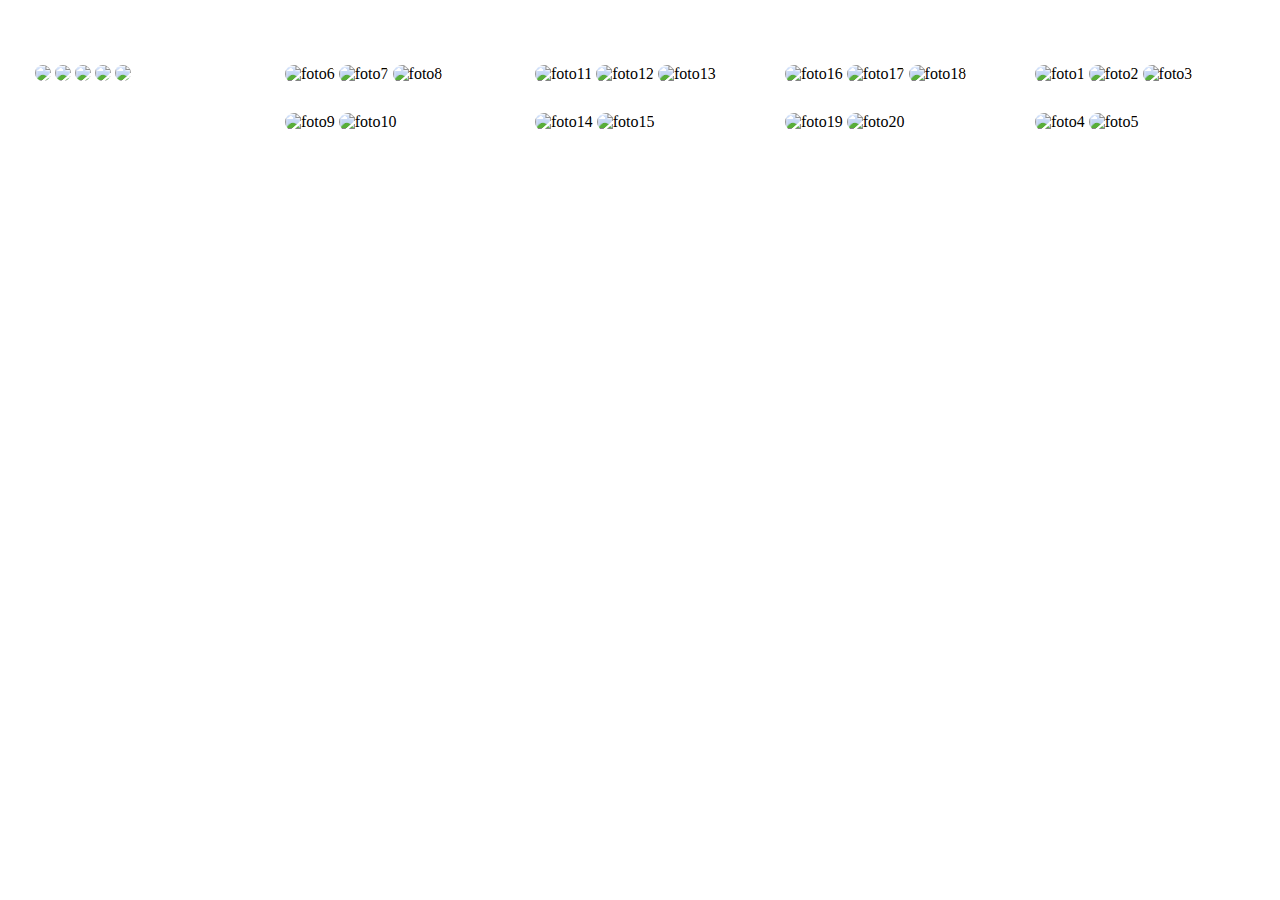
==== commit 021bcb8a: "Add files via upload" ====
--- a/index.html
+++ b/index.html
@@ -3,49 +3,51 @@
 <head>
     <meta charset="UTF-8">
     <link rel="stylesheet" href="./style.css">
-    <title>Pinterest</title>
+    <title>PINTEREST</title>
 </head>
 <body>
-    <!-- <p>Usar <strong>display: grid;</strong>para hacer un contenedor de cuadrícula a nivel de bloque</p> -->
-    <div class="grid-container">
-        <img class="grid-item" src="https://i.pinimg.com/236x/c2/9a/7b/c29a7b3d5df23b1cdd82fdd2a97b6c5d.jpg" width="230" height="406"/>
-        <img class="grid-item" src="https://i.pinimg.com/236x/cc/cf/ed/cccfed55d719b7fd59ed1cd428d7ad1e.jpg" width="230" height="345"/>
-        <img class="grid-item" src="https://i.pinimg.com/236x/39/37/b0/3937b076028be2cb7f3fe1bdbc292685.jpg" width="230" height="326"/>
-        <img class="grid-item" src="https://i.pinimg.com/236x/d6/62/e0/d662e04c1eeef83d7990fb12284f19b6.jpg" width="230" height="335"/>
-        <img class="grid-item" src="https://i.pinimg.com/236x/c2/2c/51/c22c513d1cec1edcae6ec2d372a689bb.jpg" width="230" height="333"/>
-        <img class="grid-item" src="https://i.pinimg.com/236x/96/d8/4b/96d84baa7a8807c6ee66ff1c7a14eed1.jpg" width="230" height="306"/>
-        <img class="grid-item" src="https://i.pinimg.com/236x/df/62/92/df6292a67f9bbae0d8b19d4d58d34d3e.jpg" width="230" height="152"/>
-        <img class="grid-item" src="https://i.pinimg.com/236x/96/d8/4b/96d84baa7a8807c6ee66ff1c7a14eed1.jpg" width="230" height="306"/>
-        <img class="grid-item" src="https://i.pinimg.com/236x/b1/2a/48/b12a484acbe68da0510e1d0684cbb28d.jpg" width="230" height="230"/>
-        <img class="grid-item" src="https://i.pinimg.com/236x/a4/1c/6d/a41c6dd237d9f4a6bcf1b9da4459b415.jpg" width="230" height="345"/>
-        <img class="grid-item" src="https://i.pinimg.com/236x/30/ac/b1/30acb189c8c05ddcb99fb60bc405d404.jpg" width="230" height="348"/>
-        <img class="grid-item" src="https://i.pinimg.com/236x/45/72/e5/4572e5b8194608a7768ec366fa01ecc9.jpg" width="230" height="320"/>
-        <img class="grid-item" src="https://i.pinimg.com/236x/a5/11/30/a5113019bd80ba274aaa71f8120850cb.jpg" width="230" height="300"/>
-        <img class="grid-item" src="https://i.pinimg.com/236x/bf/52/15/bf52151f6edc74b58b4bd0552eb225d5.jpg" width="230" height="429"/>
-        <img class="grid-item" src="https://i.pinimg.com/236x/d6/62/e0/d662e04c1eeef83d7990fb12284f19b6.jpg" width="230" height="335"/>
-        <img class="grid-item" src="https://i.pinimg.com/236x/df/62/92/df6292a67f9bbae0d8b19d4d58d34d3e.jpg" width="230" height="152"/>
-        <img class="grid-item" src="https://i.pinimg.com/236x/96/d8/4b/96d84baa7a8807c6ee66ff1c7a14eed1.jpg" width="230" height="306"/>
-        <img class="grid-item" src="https://i.pinimg.com/236x/24/2f/8f/242f8f3e238267d5e8b04efb6b8c0d78.jpg" width="230" height="381"/>
-        <img class="grid-item" src="https://i.pinimg.com/236x/41/00/c9/4100c969cc39b9e5495f838bbd2d0aba.jpg" width="230" height="301"/>
-        <img class="grid-item" src="https://i.pinimg.com/236x/ed/b0/af/edb0af75b3fb5a33e24ebb0e6600d31d.jpg" width="230" height="350"/>
-        <img class="grid-item" src="https://i.pinimg.com/236x/2b/d0/36/2bd0365d58d14d253c22bc02df1777f8.jpg" width="230" height="288"/>
-        <img class="grid-item" src="https://i.pinimg.com/236x/df/6f/91/df6f91125d2b9b3515172e27fbe47257.jpg" width="230" height="408"/>
-        <img class="grid-item" src="https://i.pinimg.com/236x/96/d8/4b/96d84baa7a8807c6ee66ff1c7a14eed1.jpg" width="230" height="306"/>
-        <video class="hwa kVc MIw L4E" poster="https://i.pinimg.com/236x/69/1a/94/691a94339d94e8df8046edbb3cb69768.jpg" preload="auto" src="blob:https://www.pinterest.com.mx/ccb8205a-7d67-4028-bc02-78d8fe030784"><track kind="captions" src=""></video>
-        
-
-    </div>
-    <script src="https://unpkg.com/masonry-layout@4/dist/masonry.pkgd.js"></script>
-    <script>
-      var elem = document.querySelector(".grid-container");
-        var masonry =new masonry(elem, {
-        
-          itemSelector: ".grid-item",
-          columnWidth: 230,  
-          gutter: 20,
-          isFitWith: true 
-        });
-
-    </script>
+    <div class="row">
+        <div class="column">
+        <img class="grid-item" src="https://i.pinimg.com/236x/c2/9a/7b/c29a7b3d5df23b1cdd82fdd2a97b6c5d.jpg" />
+        <img class="grid-item" src="https://i.pinimg.com/236x/cc/cf/ed/cccfed55d719b7fd59ed1cd428d7ad1e.jpg" />
+        <img class="grid-item" src="https://i.pinimg.com/236x/39/37/b0/3937b076028be2cb7f3fe1bdbc292685.jpg" />
+        <img class="grid-item" src="https://i.pinimg.com/236x/d6/62/e0/d662e04c1eeef83d7990fb12284f19b6.jpg" />
+        <img class="grid-item" src="https://i.pinimg.com/236x/c2/2c/51/c22c513d1cec1edcae6ec2d372a689bb.jpg" />
+            <!-- <img src="./imagenes/img1.jpg" alt="foto1"> -->
+            <!-- <img src="./imagenes/img2.jpg" alt="foto2"> -->
+            <!-- <img src="./imagenes/img3.jpg" alt="foto3"> -->
+            <!-- <img src="./imagenes/img4.jpg" alt="foto4"> -->
+            <!-- <img src="./imagenes/img5.jpg" alt="foto5"> -->
+        </div>    
+     
+        <div class="column">
+            <img src="./imagenes/img6.jpg" alt="foto6">
+            <img src="./imagenes/img7.jpg" alt="foto7">
+            <img src="./imagenes/img8.jpg" alt="foto8">
+            <img src="./imagenes/img9.jpg" alt="foto9">
+            <img src="./imagenes/img10.jpg" alt="foto10">
+        </div> 
+        <div class="column">
+            <img src="./imagenes/img11.jpg" alt="foto11">
+            <img src="./imagenes/img12.jpg" alt="foto12">
+            <img src="./imagenes/img13.jpg" alt="foto13">
+            <img src="./imagenes/img14.jpg" alt="foto14">
+            <img src="./imagenes/img15.jpg" alt="foto15">
+        </div> 
+        <div class="column">
+            <img src="./imagenes/img16.jpg" alt="foto16">
+            <img src="./imagenes/img17.jpg" alt="foto17">
+            <img src="./imagenes/img18.jpg" alt="foto18">
+            <img src="./imagenes/img19.jpg" alt="foto19">
+            <img src="./imagenes/img20.jpg" alt="foto20">
+        </div>
+        <div class="column">
+            <img src="./imagenes/img1.jpg" alt="foto1">
+            <img src="./imagenes/img2.jpg" alt="foto2">
+            <img src="./imagenes/img3.jpg" alt="foto3">
+            <img src="./imagenes/img4.jpg" alt="foto4">
+            <img src="./imagenes/img5.jpg" alt="foto5">
+        </div>
+    </div> 
 </body>
 </html>--- a/style.css
+++ b/style.css
@@ -1,20 +1,50 @@
-.grid-container{
-    display: grid;
-    grid-template-columns: repeat(auto-fill, 230px);
-    gap: 20px;
-    justify-content: center;
-    margin: auto;
+*{
+    box-sizing: border-box;
 }
 
-.grid-item{
-    width: 230px;
-    margin-bottom: 40px;
-    border-radius: 15px;
+body{
+    margin: 0;
+    padding: 0;
+}
+
+img{
+    width: 100%;
+    border-radius: 20px;
     cursor: zoom-in;
-    background-color: lightgray;
+}
+
+.row{
+    display: flex;
+    padding: 15px;
+    flex-wrap: wrap;
+}
+
+.column{
+    flex: 20%;
+    padding: 20px;
+}
+
+.column img{
+    margin-top: 30px;
 
 }
 
-.grid-item:hover{
-    filter: opacity(0.9);
+/* @media (max-with: 800px){ */
+    /* .column{ */
+        /* flex: 50%; */
+    
+    /* } */
+/* } */
+
+/* @media (max-with: 600px){ */
+    /* .column{ */
+        /* flex: 100%; */
+    
+    /* } */
+/* } */
+
+@media screen {
+    .column {
+        flex: 200px;
+    }
 }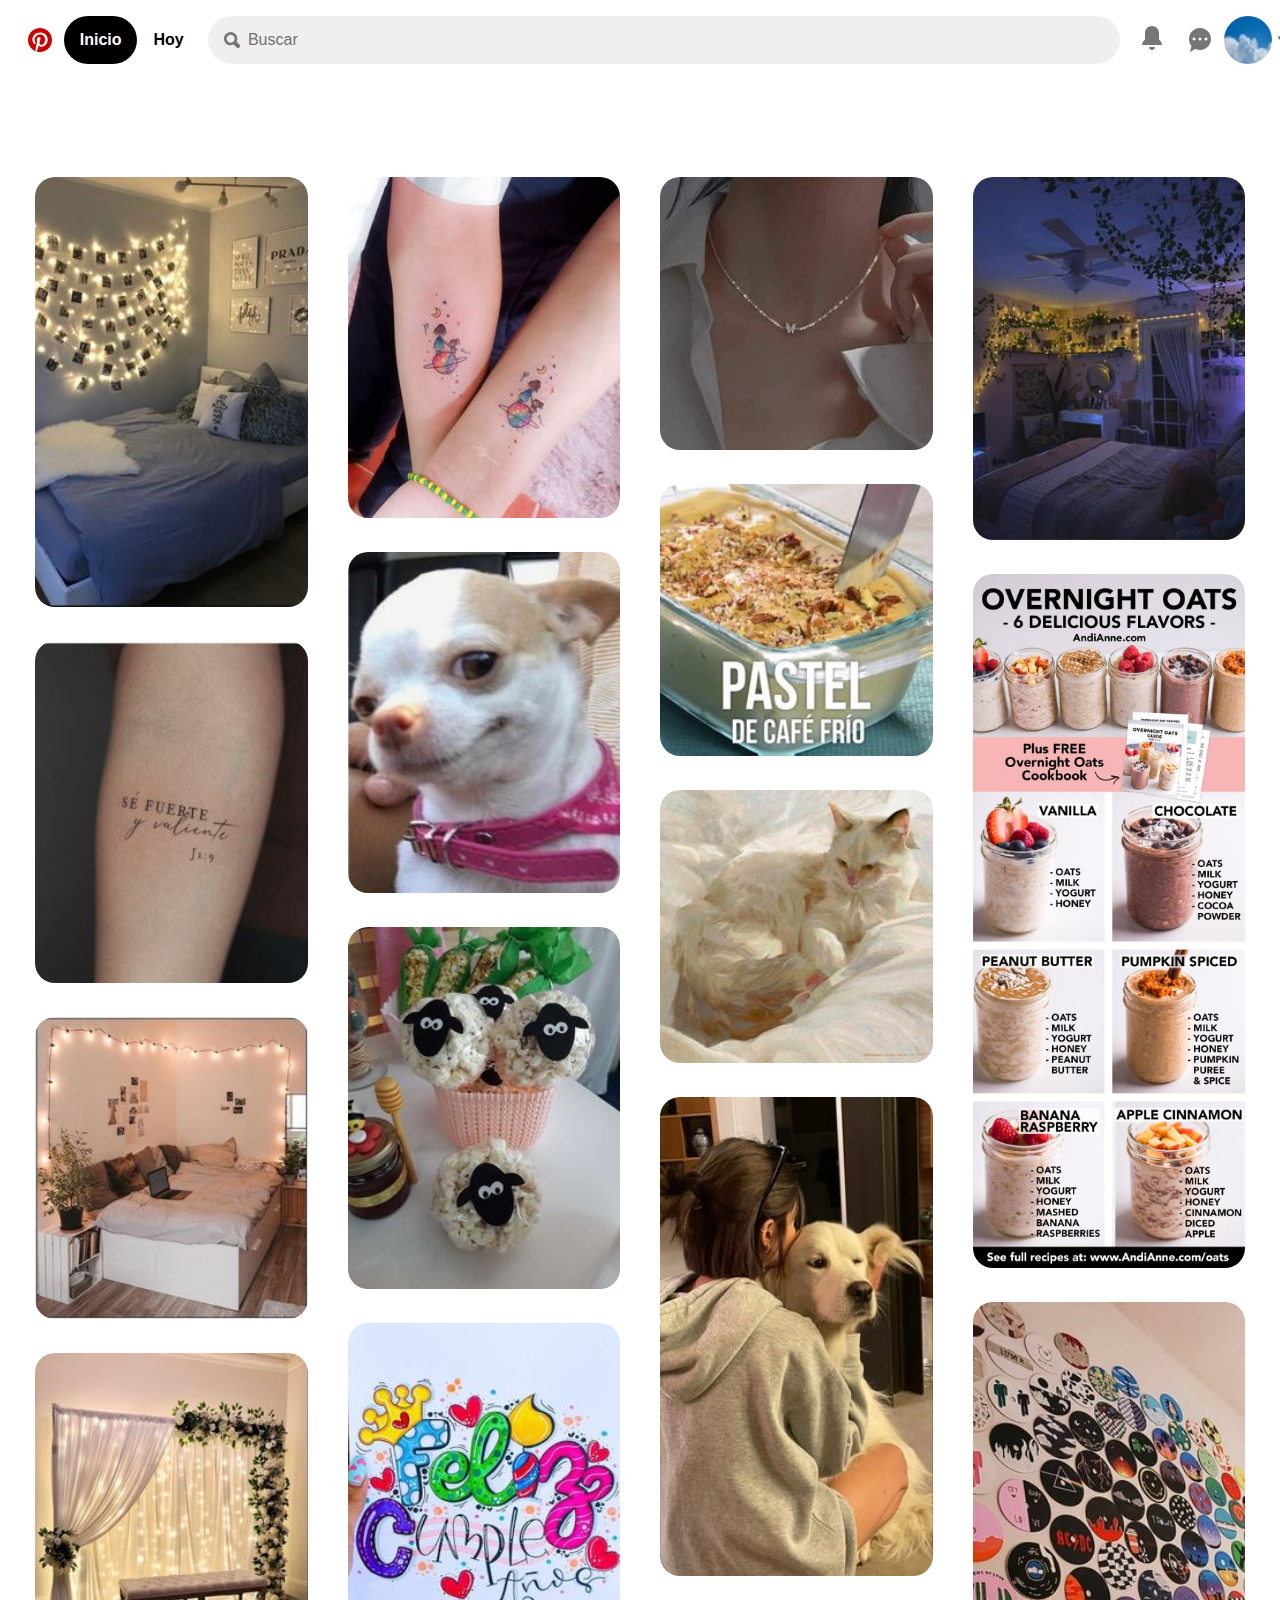
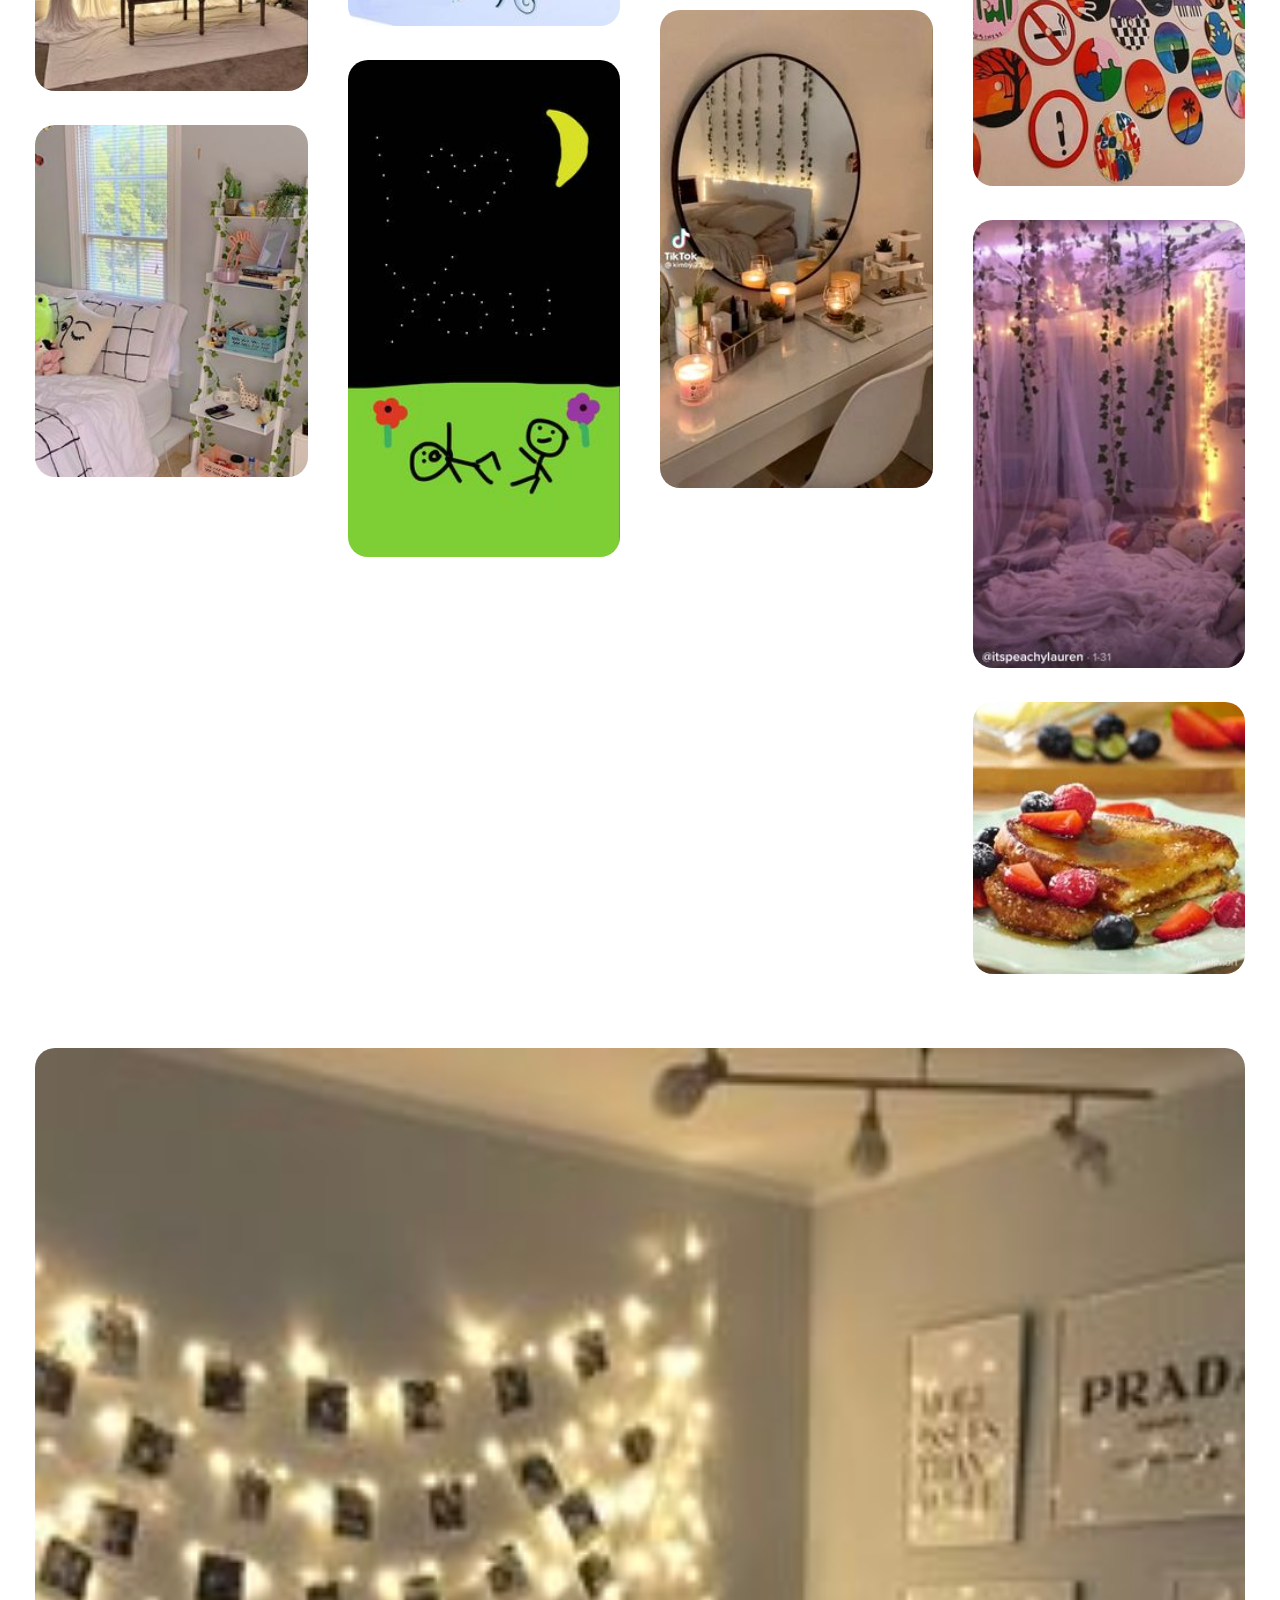
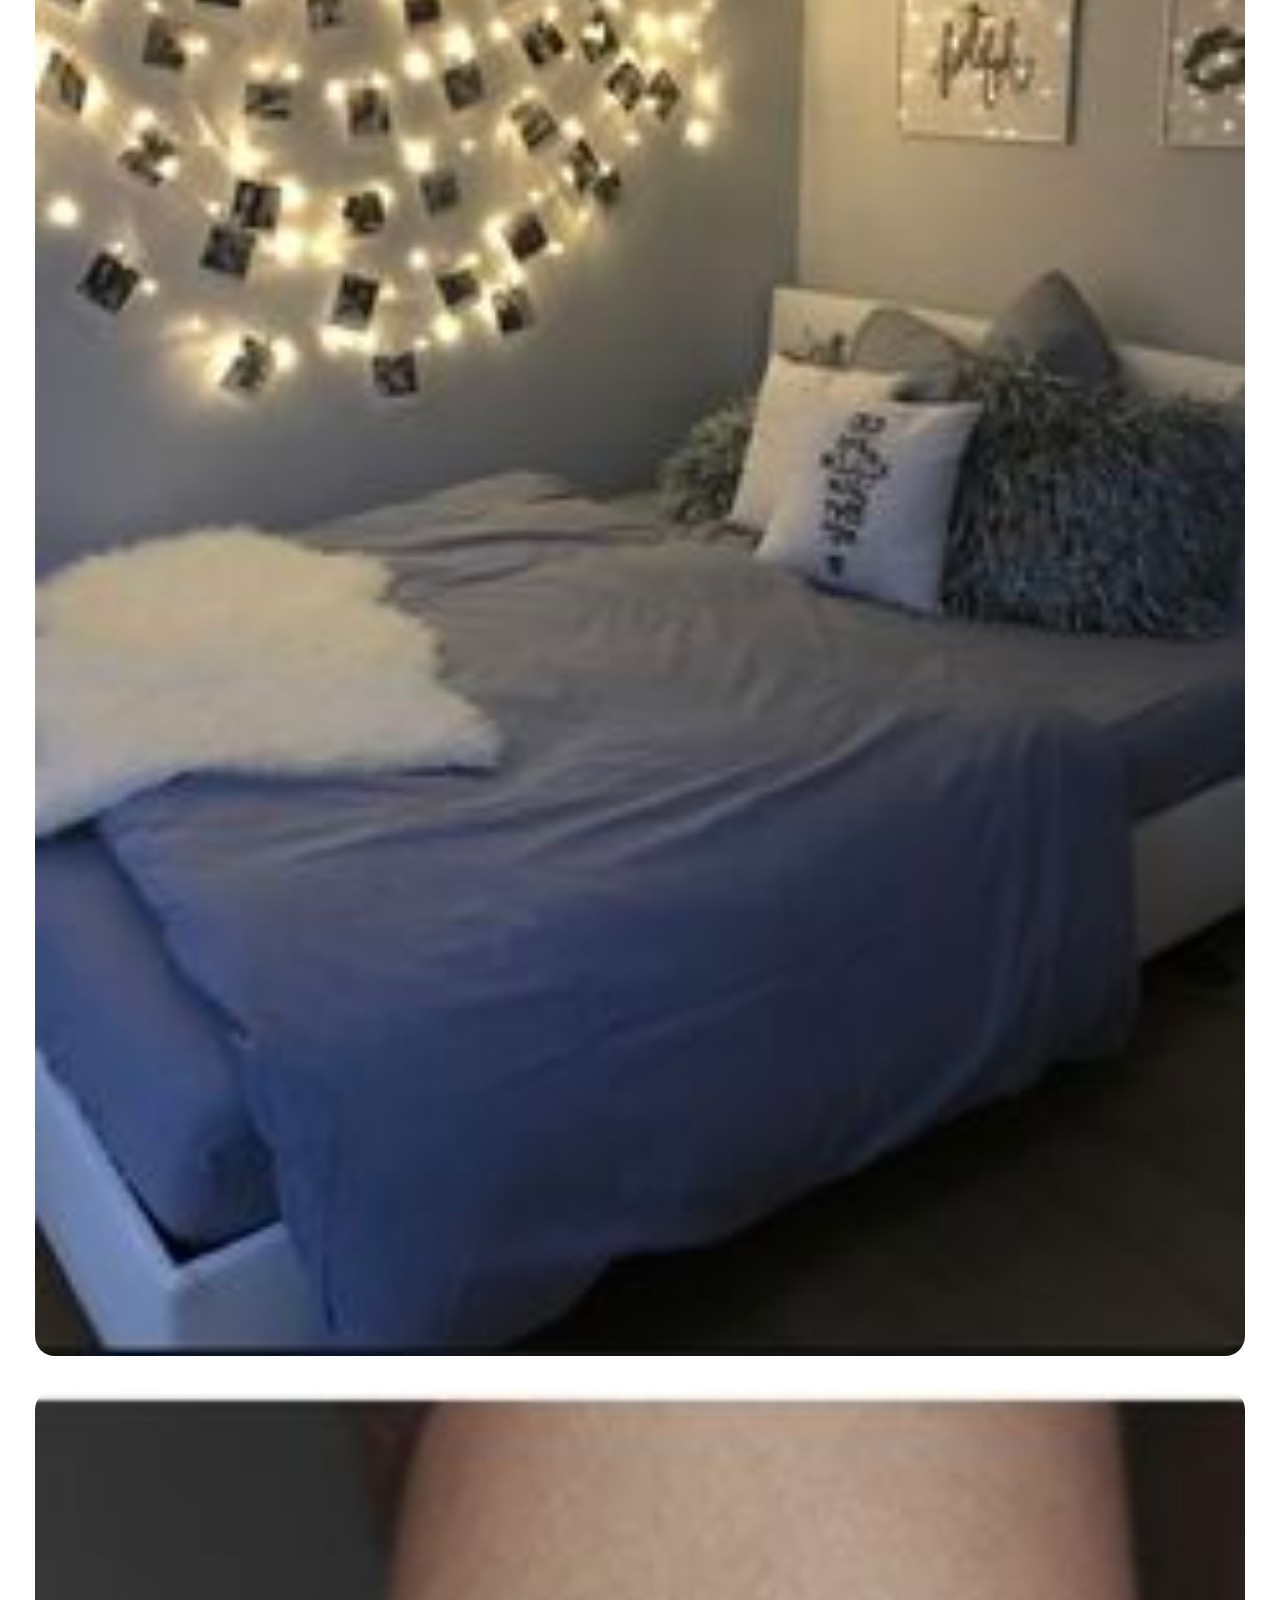
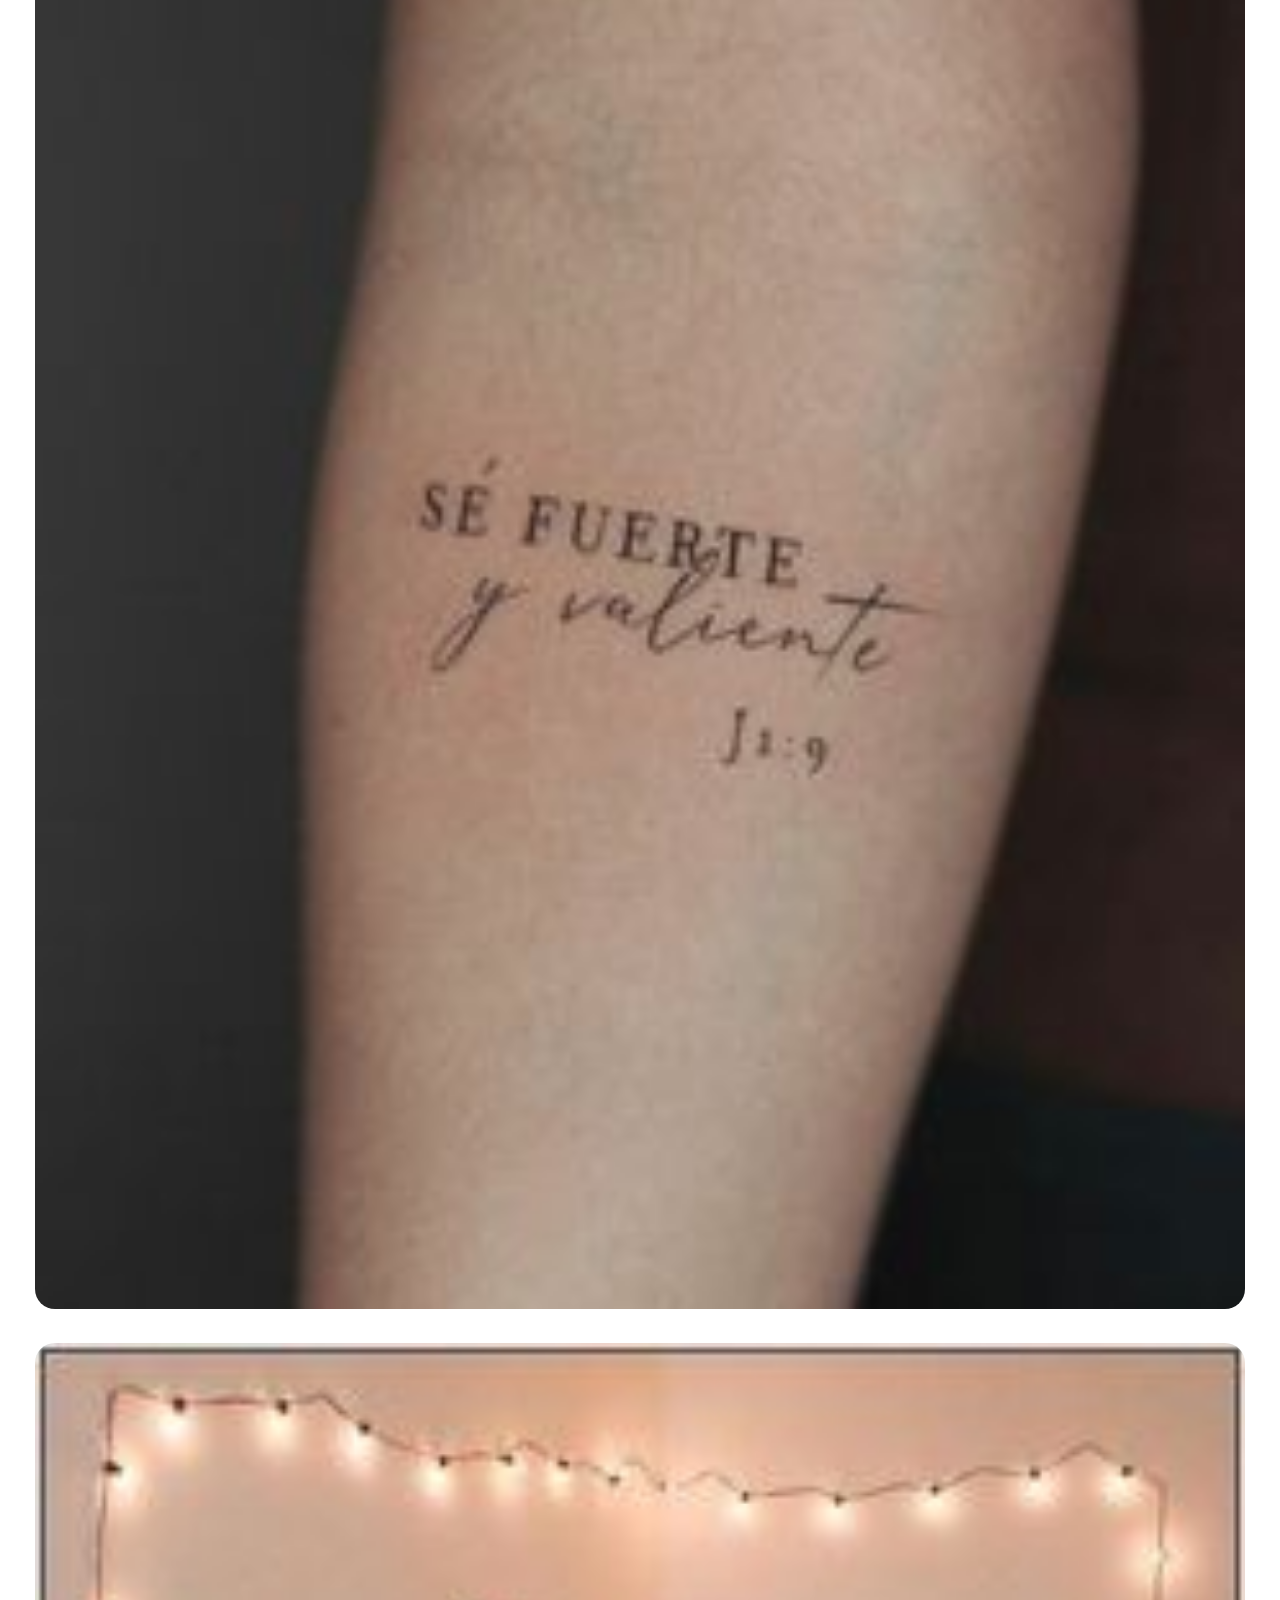
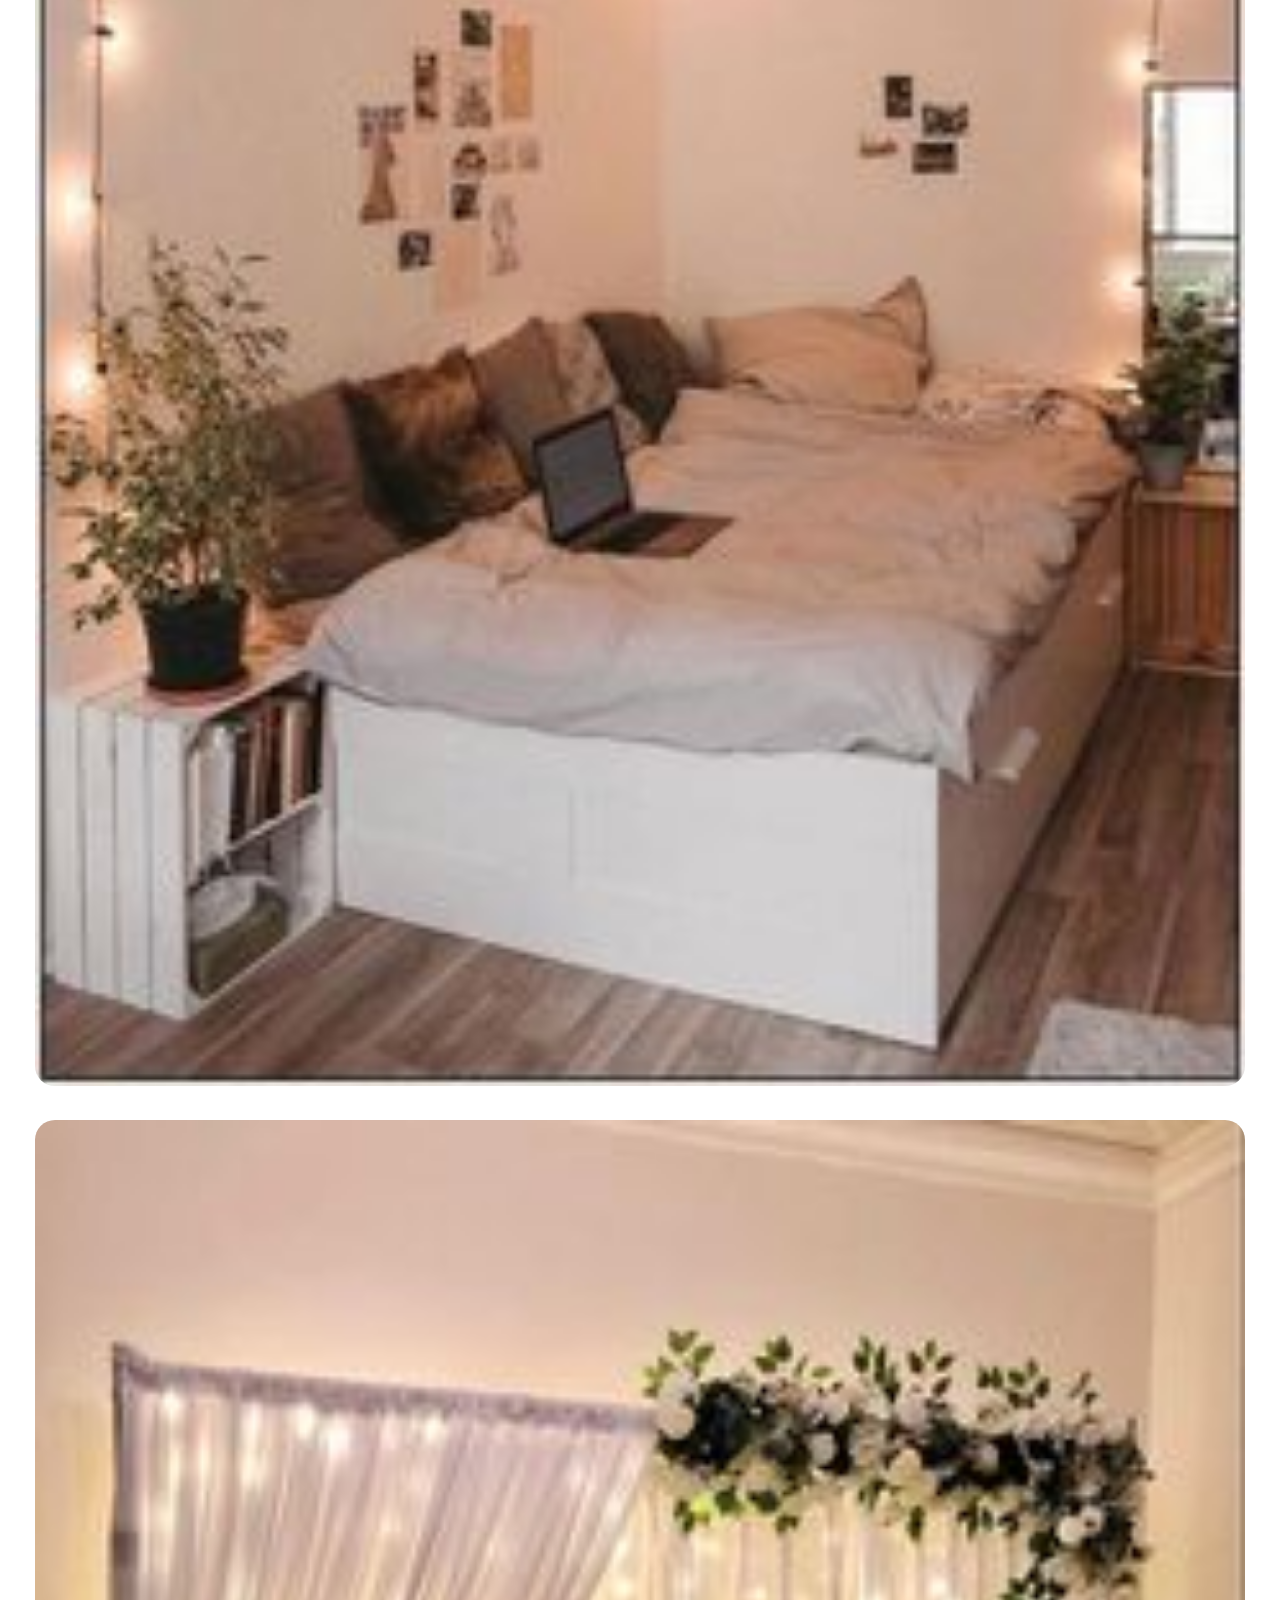
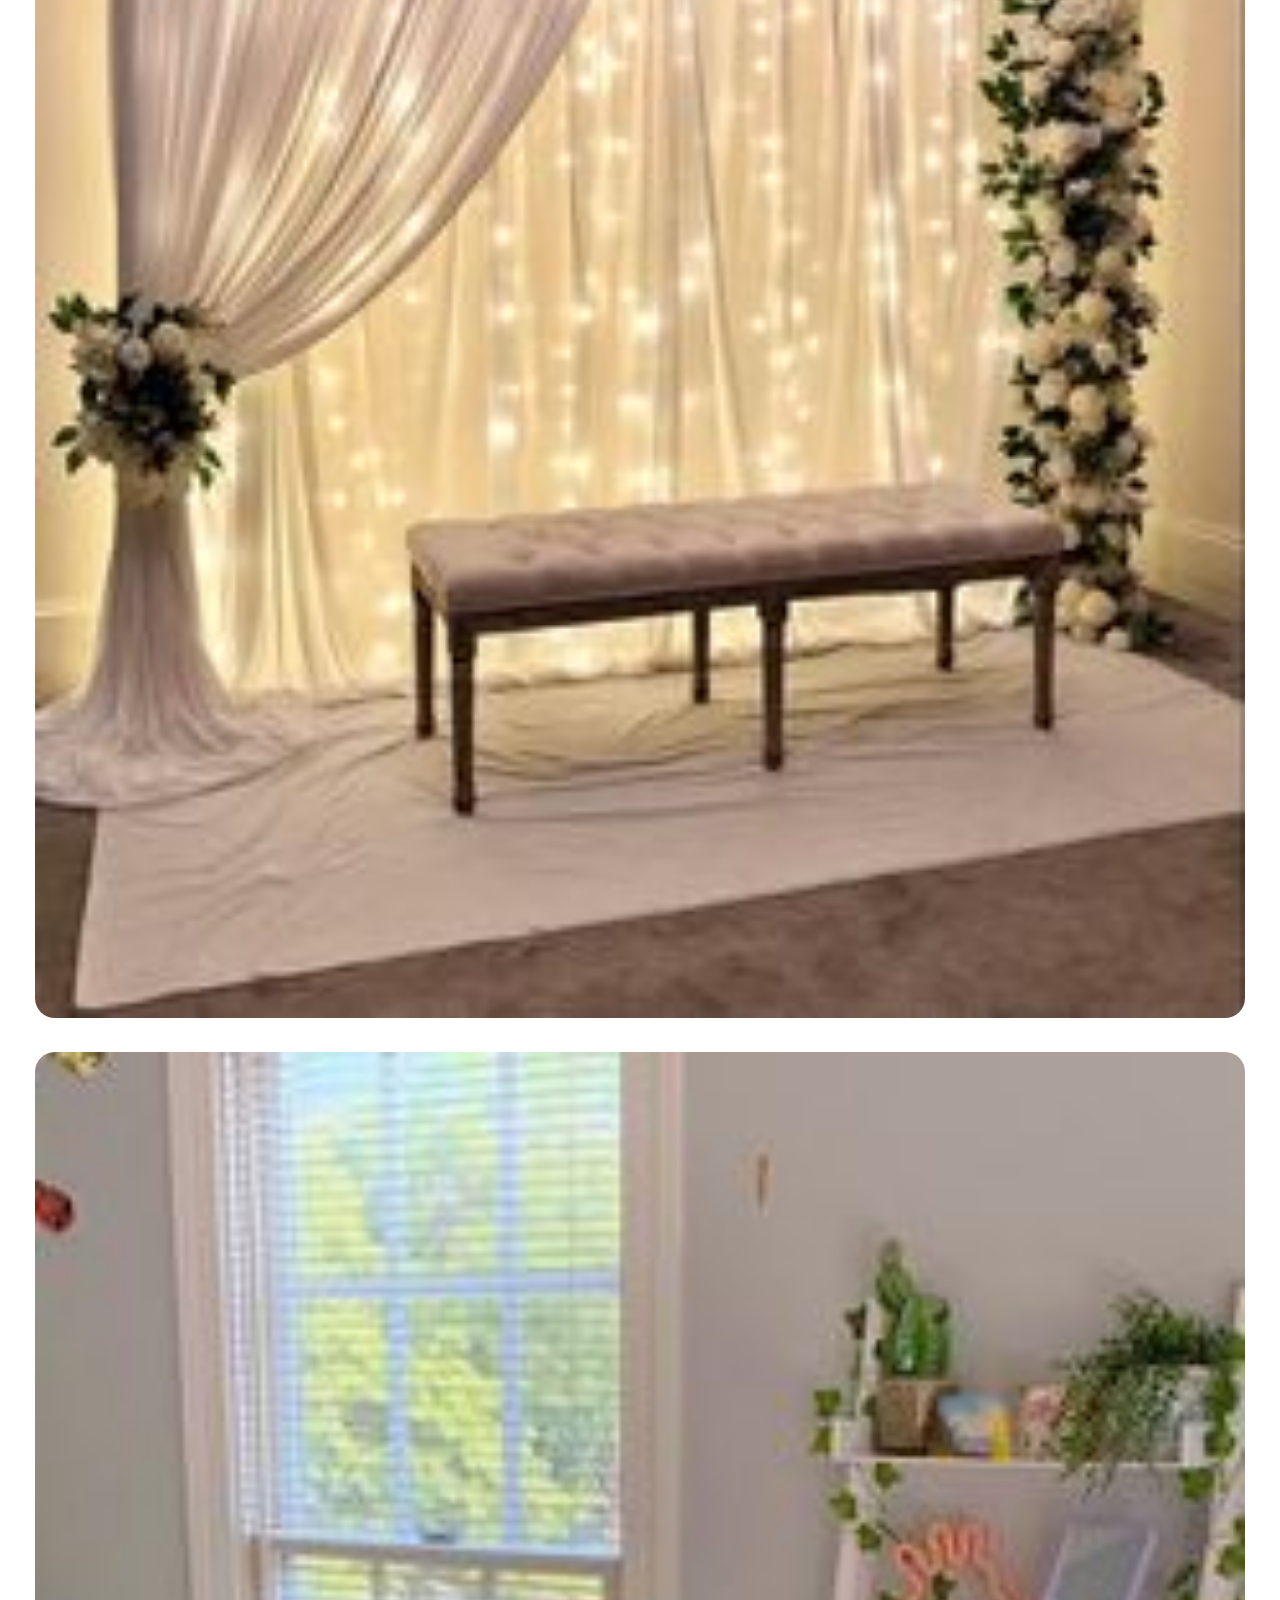
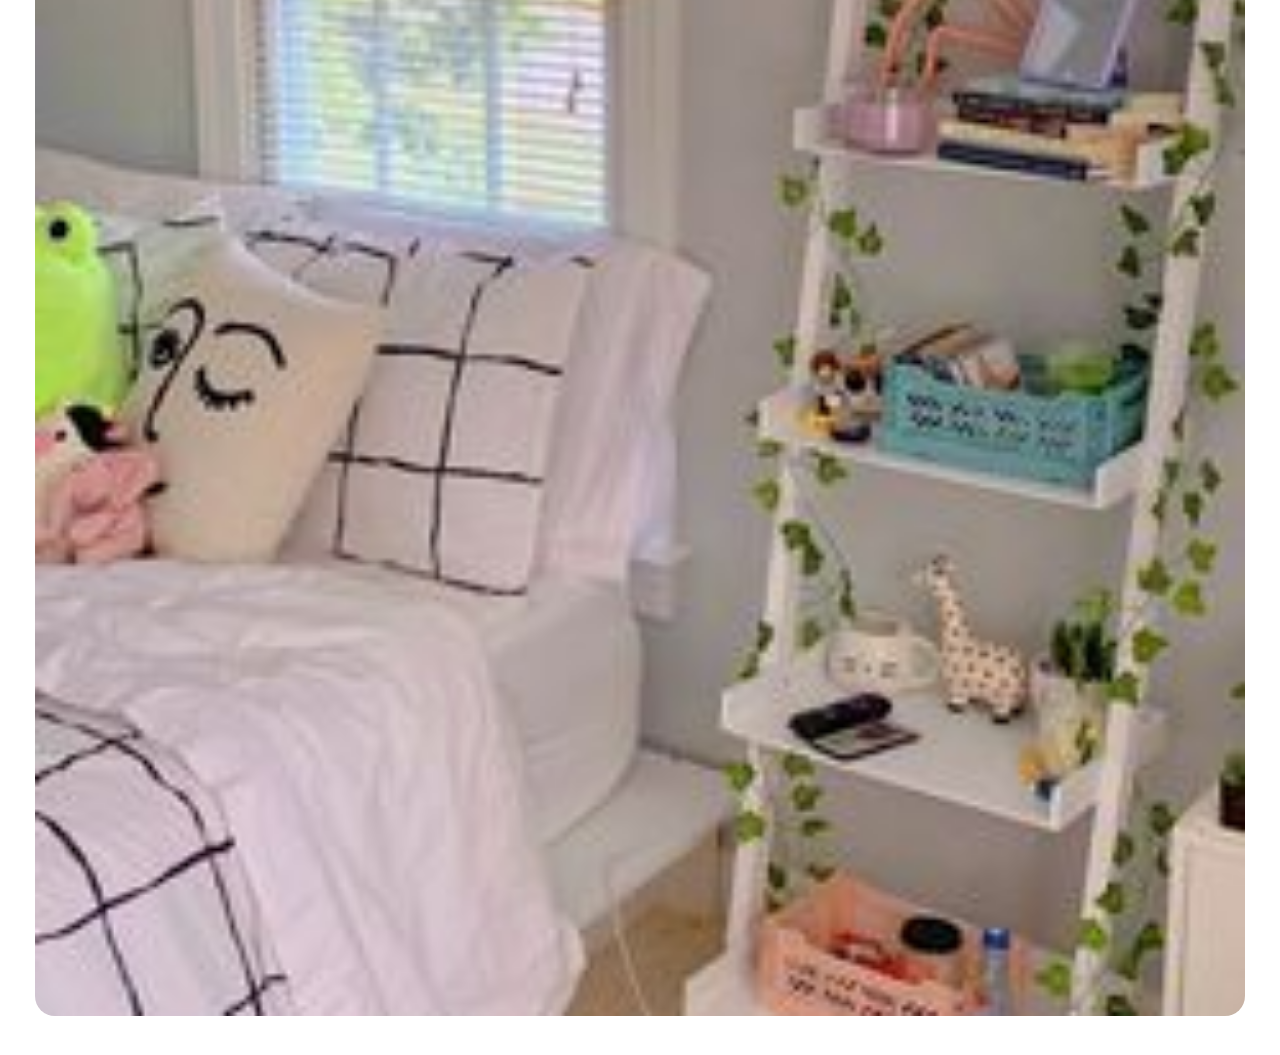
==== commit 44f35c98: "commit" ====
--- a/index.html
+++ b/index.html
@@ -1,53 +1,91 @@
-<!DOCTYPE html>
-<html lang="en">
-<head>
-    <meta charset="UTF-8">
-    <link rel="stylesheet" href="./style.css">
-    <title>PINTEREST</title>
-</head>
-<body>
-    <div class="row">
-        <div class="column">
-        <img class="grid-item" src="https://i.pinimg.com/236x/c2/9a/7b/c29a7b3d5df23b1cdd82fdd2a97b6c5d.jpg" />
-        <img class="grid-item" src="https://i.pinimg.com/236x/cc/cf/ed/cccfed55d719b7fd59ed1cd428d7ad1e.jpg" />
-        <img class="grid-item" src="https://i.pinimg.com/236x/39/37/b0/3937b076028be2cb7f3fe1bdbc292685.jpg" />
-        <img class="grid-item" src="https://i.pinimg.com/236x/d6/62/e0/d662e04c1eeef83d7990fb12284f19b6.jpg" />
-        <img class="grid-item" src="https://i.pinimg.com/236x/c2/2c/51/c22c513d1cec1edcae6ec2d372a689bb.jpg" />
-            <!-- <img src="./imagenes/img1.jpg" alt="foto1"> -->
-            <!-- <img src="./imagenes/img2.jpg" alt="foto2"> -->
-            <!-- <img src="./imagenes/img3.jpg" alt="foto3"> -->
-            <!-- <img src="./imagenes/img4.jpg" alt="foto4"> -->
-            <!-- <img src="./imagenes/img5.jpg" alt="foto5"> -->
-        </div>    
-     
-        <div class="column">
-            <img src="./imagenes/img6.jpg" alt="foto6">
-            <img src="./imagenes/img7.jpg" alt="foto7">
-            <img src="./imagenes/img8.jpg" alt="foto8">
-            <img src="./imagenes/img9.jpg" alt="foto9">
-            <img src="./imagenes/img10.jpg" alt="foto10">
-        </div> 
-        <div class="column">
-            <img src="./imagenes/img11.jpg" alt="foto11">
-            <img src="./imagenes/img12.jpg" alt="foto12">
-            <img src="./imagenes/img13.jpg" alt="foto13">
-            <img src="./imagenes/img14.jpg" alt="foto14">
-            <img src="./imagenes/img15.jpg" alt="foto15">
-        </div> 
-        <div class="column">
-            <img src="./imagenes/img16.jpg" alt="foto16">
-            <img src="./imagenes/img17.jpg" alt="foto17">
-            <img src="./imagenes/img18.jpg" alt="foto18">
-            <img src="./imagenes/img19.jpg" alt="foto19">
-            <img src="./imagenes/img20.jpg" alt="foto20">
-        </div>
-        <div class="column">
-            <img src="./imagenes/img1.jpg" alt="foto1">
-            <img src="./imagenes/img2.jpg" alt="foto2">
-            <img src="./imagenes/img3.jpg" alt="foto3">
-            <img src="./imagenes/img4.jpg" alt="foto4">
-            <img src="./imagenes/img5.jpg" alt="foto5">
-        </div>
-    </div> 
-</body>
+ <!DOCTYPE html>
+ <html lang="en">
+<head>
+  <meta charset="UTF-8">
+  <meta name="viewport" content="width=device-width, initial-scale=1">
+  <link href="https://cdn.jsdelivr.net/npm/bootstrap@5.2.0-beta1/dist/css/bootstrap.min.css" rel="stylesheet"   integrity="sha384-0evHe/X+R7YkIZDRvuzKMRqM+OrBnVFBL6DOitfPri4tjfHxaWutUpFmBp4vmVor" crossorigin="anonymous">
+  <link rel="stylesheet" href="style.css">
+ <title>Clon de Pinterest</title>
+</head>
+<body>
+  <nav class="contenedor " >
+    <div class="logo  general  sombreado">
+      <svg  height="24" width="24" viewBox="0 0 24 24" aria-hidden="true" aria-label="" role="img"><path d="M0 12c0 5.123 3.211 9.497 7.73 11.218-.11-.937-.227-2.482.025-3.566.217-.932 1.401-5.938 1.401-5.938s-.357-.715-.357-1.774c0-1.66.962-2.9 2.161-2.9 1.02 0 1.512.765 1.512 1.682 0 1.025-.653 2.557-.99 3.978-.281 1.189.597 2.159 1.769 2.159 2.123 0 3.756-2.239 3.756-5.471 0-2.861-2.056-4.86-4.991-4.86-3.398 0-5.393 2.549-5.393 5.184 0 1.027.395 2.127.889 2.726a.36.36 0 0 1 .083.343c-.091.378-.293 1.189-.332 1.355-.053.218-.173.265-.4.159-1.492-.694-2.424-2.875-2.424-4.627 0-3.769 2.737-7.229 7.892-7.229 4.144 0 7.365 2.953 7.365 6.899 0 4.117-2.595 7.431-6.199 7.431-1.211 0-2.348-.63-2.738-1.373 0 0-.599 2.282-.744 2.84-.282 1.084-1.064 2.456-1.549 3.235C9.584 23.815 10.77 24 12 24c6.627 0 12-5.373 12-12S18.627 0 12 0 0 5.373 0 12"></path></svg>
+    </div>
+    <div class="inicio  general">
+       <strong>Inicio </strong > 
+    </div>
+    <div class="hoy general ">
+      <a href="hoy.html" class="hoy">  Hoy </a> 
+    </div>
+    <div class="contenedor_buscador">
+      <div class="buscador  ">
+        
+        <div class="lupa general">
+          <svg  height="16" width="16" viewBox="0 0 24 24" aria-label="Ícono de búsqueda" role="img"><path d="M10 16c-3.31 0-6-2.69-6-6s2.69-6 6-6 6 2.69 6 6-2.69 6-6 6m13.12 2.88-4.26-4.26A9.842 9.842 0 0 0 20 10c0-5.52-4.48-10-10-10S0 4.48 0 10s4.48 10 10 10c1.67 0 3.24-.41 4.62-1.14l4.26 4.26a3 3 0 0 0 4.24 0 3 3 0 0 0 0-4.24"></path></svg>
+        </div>
+      
+        <div class="lupa_2">
+          <svg  height="20" width="20" viewBox="0 0 24 24" aria-hidden="true" aria-label="" role="img"><path d="M10 16c-3.31 0-6-2.69-6-6s2.69-6 6-6 6 2.69 6 6-2.69 6-6 6m13.12 2.88-4.26-4.26A9.842 9.842 0 0 0 20 10c0-5.52-4.48-10-10-10S0 4.48 0 10s4.48 10 10 10c1.67 0 3.24-.41 4.62-1.14l4.26 4.26a3 3 0 0 0 4.24 0 3 3 0 0 0 0-4.24"></path></svg>
+        </div>
+        <div class="letra  " >Buscar</div>
+      </div>
+    </div>
+    <div class="campana  general sombreado ">
+       <div >
+        <svg height="24" width="24" viewBox="0 0 24 24" aria-hidden="true" aria-label="" role="img"><path d="M12 24c-1.66 0-3-1.34-3-3h6c0 1.66-1.34 3-3 3zm7-10.83c1.58 1.52 2.67 3.55 3 5.83H2c.33-2.28 1.42-4.31 3-5.83V7c0-3.87 3.13-7 7-7s7 3.13 7 7v6.17z"></path></svg>
+        </div>
+    </div>
+    <div class="mensaje  general sombreado ">
+      <svg  height="24" width="24" viewBox="0 0 24 24" aria-hidden="true" aria-label="" role="img"><path d="M18 12.5a1.5 1.5 0 1 1 .001-3.001A1.5 1.5 0 0 1 18 12.5m-6 0a1.5 1.5 0 1 1 .001-3.001A1.5 1.5 0 0 1 12 12.5m-6 0a1.5 1.5 0 1 1 .001-3.001A1.5 1.5 0 0 1 6 12.5M12 0C5.925 0 1 4.925 1 11c0 2.653.94 5.086 2.504 6.986L2 24l5.336-3.049A10.93 10.93 0 0 0 12 22c6.075 0 11-4.925 11-11S18.075 0 12 0"></path></svg>
+    </div>
+    <div class="imagen  general sombreado ">
+      <img src="./imagenes/OIP.jpg"  class="imagen" alt="foto de perfil">
+    </div>
+    <div class="flecha general  ">
+      <div class="flecha_dim general sombreado">
+        <svg  height="12" width="12" viewBox="0 0 24 24" aria-hidden="true" aria-label="" role="img"><path d="M12 19.5.66 8.29c-.88-.86-.88-2.27 0-3.14.88-.87 2.3-.87 3.18 0L12 13.21l8.16-8.06c.88-.87 2.3-.87 3.18 0 .88.87.88 2.28 0 3.14L12 19.5z"></path></svg>
+      </div>
+    </div>
+  </nav>
+  <div class="row">
+    <div class="column">
+     <img src="./imagenes/img1.jpg" alt="foto1">
+       <img src="./imagenes/img2.jpg" alt="foto2">
+       <img src="./imagenes/img3.jpg" alt="foto3"> 
+       <img src="./imagenes/img4.jpg" alt="foto4"> 
+      <img src="./imagenes/img5.jpg" alt="foto5"> 
+    </div>    
+ 
+    <div class="column">
+        <img src="./imagenes/img6.jpg" alt="foto6">
+        <img src="./imagenes/img7.jpg" alt="foto7">
+        <img src="./imagenes/img8.jpg" alt="foto8">
+        <img src="./imagenes/img9.jpg" alt="foto9">
+        <img src="./imagenes/img10.jpg" alt="foto10">
+    </div> 
+    <div class="column">
+        <img src="./imagenes/img11.jpg" alt="foto11">
+        <img src="./imagenes/img12.jpg" alt="foto12">
+        <img src="./imagenes/img13.jpg" alt="foto13">
+        <img src="./imagenes/img14.jpg" alt="foto14">
+        <img src="./imagenes/img15.jpg" alt="foto15">
+    </div> 
+    <div class="column">
+        <img src="./imagenes/img16.jpg" alt="foto16">
+        <img src="./imagenes/img17.jpg" alt="foto17">
+        <img src="./imagenes/img18.jpg" alt="foto18">
+        <img src="./imagenes/img19.jpg" alt="foto19">
+        <img src="./imagenes/img20.jpg" alt="foto20">
+    </div>
+    <div class="column">
+        <img src="./imagenes/img1.jpg" alt="foto1">
+        <img src="./imagenes/img2.jpg" alt="foto2">
+        <img src="./imagenes/img3.jpg" alt="foto3">
+        <img src="./imagenes/img4.jpg" alt="foto4">
+        <img src="./imagenes/img5.jpg" alt="foto5">
+    </div>
+</div> 
+  
+</body>
 </html>--- a/style.css
+++ b/style.css
@@ -1,50 +1,299 @@
-*{
-    box-sizing: border-box;
-}
-
-body{
-    margin: 0;
-    padding: 0;
-}
-
-img{
-    width: 100%;
-    border-radius: 20px;
-    cursor: zoom-in;
-}
-
-.row{
-    display: flex;
-    padding: 15px;
-    flex-wrap: wrap;
-}
-
-.column{
-    flex: 20%;
-    padding: 20px;
-}
-
-.column img{
-    margin-top: 30px;
-
-}
-
-/* @media (max-with: 800px){ */
-    /* .column{ */
-        /* flex: 50%; */
-    
-    /* } */
-/* } */
-
-/* @media (max-with: 600px){ */
-    /* .column{ */
-        /* flex: 100%; */
-    
-    /* } */
-/* } */
-
-@media screen {
-    .column {
-        flex: 200px;
-    }
+html{
+    min-height: 100%;
+}
+
+body{
+    font-family: -apple-system, BlinkMacSystemFont, 'Segoe UI', Roboto, Oxygen, Ubuntu, Cantarell, 'Open Sans', 'Helvetica Neue', sans-serif;
+    margin: 0;
+   
+}
+@media screen and (min-width: 901px){
+
+     div.lupa_2{
+
+        display: none;
+    }
+
+
+}
+@media only screen and (max-width: 900px) {
+    div.buscador {
+        
+    display: flex;
+    justify-content: flex-end;
+    background-color: transparent;
+    width: auto;
+    }
+    div.letra{
+        display: none;
+    }
+
+    div.lupa{
+
+        display: none;
+    }
+    div.contenedor_buscador{
+        display: flex;
+        justify-content:flex-end;
+        align-items:center;
+    }
+   nav.contenedor{
+        display: grid;
+        grid-template-columns: 48px 48px  auto 48px 48px 48px 24px;
+        grid-template-areas: 
+        'logo  hoy contenedor_buscador campana mensaje  imagen flecha '  ;
+       
+    }
+
+}
+@media screen {
+    .column {
+        flex: 200px;
+    }
+}
+.general{
+    display: flex;
+    justify-content: center;
+    align-items: center;
+ }
+
+nav{
+    overflow: hidden;
+    position:sticky;
+    top: 0;
+    width: 100%;
+}
+  .contenedor{
+    display: grid;
+    padding:  16px 16px ;
+    row-gap: 20px;
+    height: 80px;
+    grid-template-columns: 48px 73.31px 62.65px auto 48px 48px 48px 24px;
+    grid-template-rows: 48px ;
+    grid-template-areas: 
+    'logo inicio hoy contenedor_buscador campana mensaje  imagen flecha '  ;
+    background-color: white;
+}
+.sombreado:hover{
+    background-color: rgb(239 ,239, 239);
+     border-radius: 50%;
+     
+ }
+
+
+.logo{
+    grid-area: logo;
+    color:  #c00;
+     fill: currentColor;
+    
+}
+.inicio{
+    grid-area: inicio;
+    font-size: 16px;
+    font-family: -apple-system, BlinkMacSystemFont, 'Segoe UI', Roboto, Oxygen, Ubuntu, Cantarell, 'Open Sans', 'Helvetica Neue', sans-serif;
+    background-color: black;
+    border-radius: 24px;
+    color: rgb(255, 255, 255);
+}
+
+.inicio_2{
+    font-size: 16px;
+    font-family: -apple-system, BlinkMacSystemFont, 'Segoe UI', Roboto, Oxygen, Ubuntu, Cantarell, 'Open Sans', 'Helvetica Neue', sans-serif;
+    background-color: rgb(255, 255, 255);
+    color: rgb(0, 0, 0);
+    text-decoration: none;
+    font-weight:bold;
+  
+}
+.hoy{
+
+    grid-area: hoy;
+    font-size: 16px;
+    text-decoration: none;
+    color: rgb(0, 0, 0);
+   font-weight:bold;
+}
+
+.hoy_2{
+    font-size: 16px;
+    font-family: -apple-system, BlinkMacSystemFont, 'Segoe UI', Roboto, Oxygen, Ubuntu, Cantarell, 'Open Sans', 'Helvetica Neue', sans-serif;
+    background-color: black;
+    border-radius: 24px;
+    color: rgb(255, 255, 255);
+}
+
+ 
+.contenedor_buscador{
+    grid-area: contenedor_buscador;
+    display: flex;
+    text-align: start;
+    align-items: center;
+    border-color: transparent;
+    box-sizing: border-box;
+    padding-left: 8px;
+    padding-right: 8px;
+    width: 100%;
+   
+}
+.buscador{
+    width: 100%;
+    display: flex;
+    text-align: start;
+    align-items: center;
+    border-color: transparent;
+    box-sizing: border-box;
+    border-radius: 24px;
+    background-color: rgb(239 ,239, 239);
+    color: rgb(0, 0, 0);
+    
+}
+.letra{
+    color: rgb(113, 113, 113);
+    margin: 8px;
+}
+.lupa{
+    height: 48px;
+    padding-left: 16px;
+    align-items: center;
+    color:  #767676;
+    fill: currentColor;
+ 
+}
+.lupa_2{
+   
+    align-items: center;
+    color:  #767676;
+    fill: currentColor;
+ 
+}
+
+.campana{
+    grid-area: campana;
+     color:  #767676;
+     fill: currentColor;
+    
+    
+}
+
+.mensaje{
+    grid-area: mensaje;
+    background-color:transparent;
+    color:  #767676;
+    fill: currentColor;
+    
+    
+}
+
+.imagen{
+    grid-area: imagen;
+    border-radius: 50%;
+}
+
+.flecha{
+    grid-area: flecha;
+    color:  #767676;
+    fill: currentColor;
+    
+}
+.flecha_dim{
+width: 24px;
+height: 24px;
+}
+
+.contenedor_imagenes {
+    display: grid;
+    margin: 0;
+    padding: 0;
+    grid-template-columns: repeat(auto-fill, 236px);
+    grid-auto-rows: 10px;
+    justify-content: center;
+    background-color: rgb(255, 255, 255);
+    
+}
+
+.diseño_imagen{
+    margin: 4px 8px;
+    border-radius: 16px;
+
+}
+
+.diseño_imagen:hover {
+    border: 6px solid rgb(97, 164, 241);
+    }    
+
+
+    img{
+        width: 100%;
+        border-radius: 20px;
+        cursor: zoom-in;
+    }
+    
+    .row{
+        display: flex;
+        padding: 15px;
+        flex-wrap: wrap;
+    }
+    
+    .column{
+        flex: 20%;
+        padding: 20px;
+    }
+    
+    .column img{
+        margin-top: 30px;
+    
+    }
+
+/***************************************/
+.date {
+    margin: 0;
+    font-family: -apple-system, BlinkMacSystemFont, 'Segoe UI', Roboto, Oxygen, Ubuntu, Cantarell, 'Open Sans', 'Helvetica Neue', sans-serif;
+    display: flex;
+    justify-content: center;
+}
+
+.title {
+    margin: 0;
+    font-family: -apple-system, BlinkMacSystemFont, 'Segoe UI', Roboto, Oxygen, Ubuntu, Cantarell, 'Open Sans', 'Helvetica Neue', sans-serif;
+    display: flex;
+    justify-content: center;
+}
+
+.grid_container {
+    display: grid;
+    grid-template-columns: 424px 322px;
+    gap: 40px;
+    padding: 10px;
+    place-content: center center;
+}
+
+.grid_item1 {
+    width: 424px;
+    height: 322px;
+    display: flex;
+    padding: 10px;
+}
+
+.grid_item4 {
+    border-radius: 25px;
+    background-position: center;
+    background-size: cover;
+    background-repeat: no-repeat;
+    width: 408px;
+    height: 306px;
+    display: flex;
+    padding: 10px;
+    font-family: -apple-system, BlinkMacSystemFont, 'Segoe UI', Roboto, Oxygen, Ubuntu, Cantarell, 'Open Sans', 'Helvetica Neue', sans-serif;
+    font-size: 30px;
+    color: white;
+    justify-content: center;
+    align-items: flex-end;
+}
+
+.pie {
+    margin: 0;
+    font-family: -apple-system, BlinkMacSystemFont, 'Segoe UI', Roboto, Oxygen, Ubuntu, Cantarell, 'Open Sans', 'Helvetica Neue', sans-serif;
+    font-size: 16px;
+    display: flex;
+    justify-content: center;
 }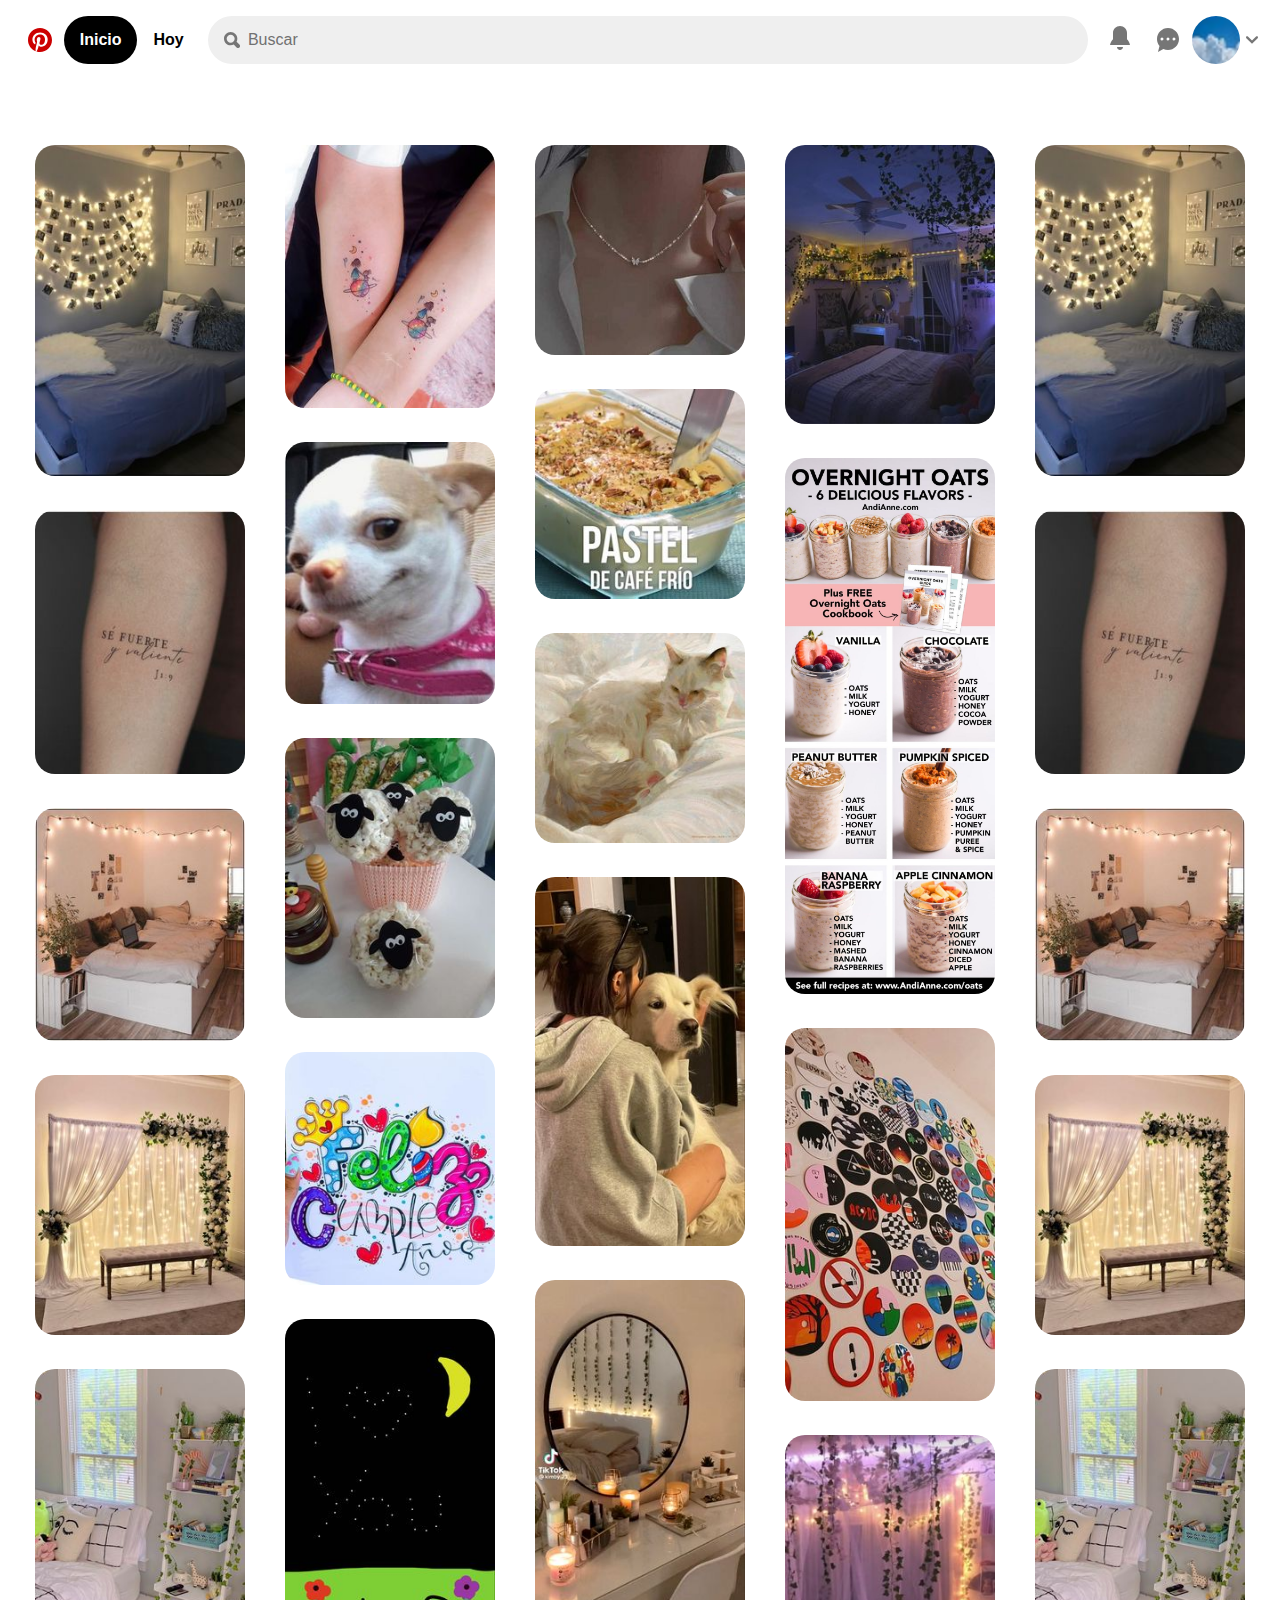
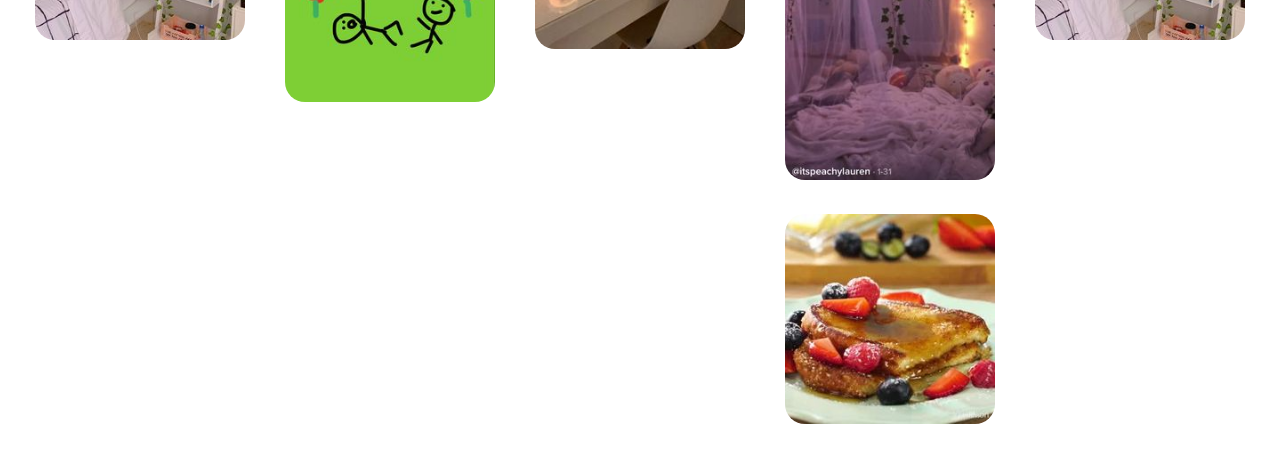
==== commit 91365547: "Merge branch 'main' of https://github.com/chr15t1n4/Clon-pinterest" ====
--- a/index.html
+++ b/index.html
@@ -88,4 +88,4 @@
 </div> 
   
 </body>
-</html>+
--- a/style.css
+++ b/style.css
@@ -1,3 +1,4 @@
+
 html{
     min-height: 100%;
 }
@@ -296,4 +297,56 @@
     font-size: 16px;
     display: flex;
     justify-content: center;
+}
+    *{
+ 
+    box-sizing: border-box;
+}
+
+body{
+    margin: 0;
+    padding: 0;
+}
+
+img{
+    width: 100%;
+    border-radius: 20px;
+    cursor: zoom-in;
+}
+
+.row{
+    display: flex;
+    padding: 15px;
+    flex-wrap: wrap;
+}
+
+.column{
+    flex: 20%;
+    padding: 20px;
+}
+
+.column img{
+    margin-top: 30px;
+
+}
+
+/* @media (max-with: 800px){ */
+    /* .column{ */
+        /* flex: 50%; */
+    
+    /* } */
+/* } */
+
+/* @media (max-with: 600px){ */
+    /* .column{ */
+        /* flex: 100%; */
+    
+    /* } */
+/* } */
+
+@media screen {
+    .column {
+        flex: 200px;
+    }
+
 }